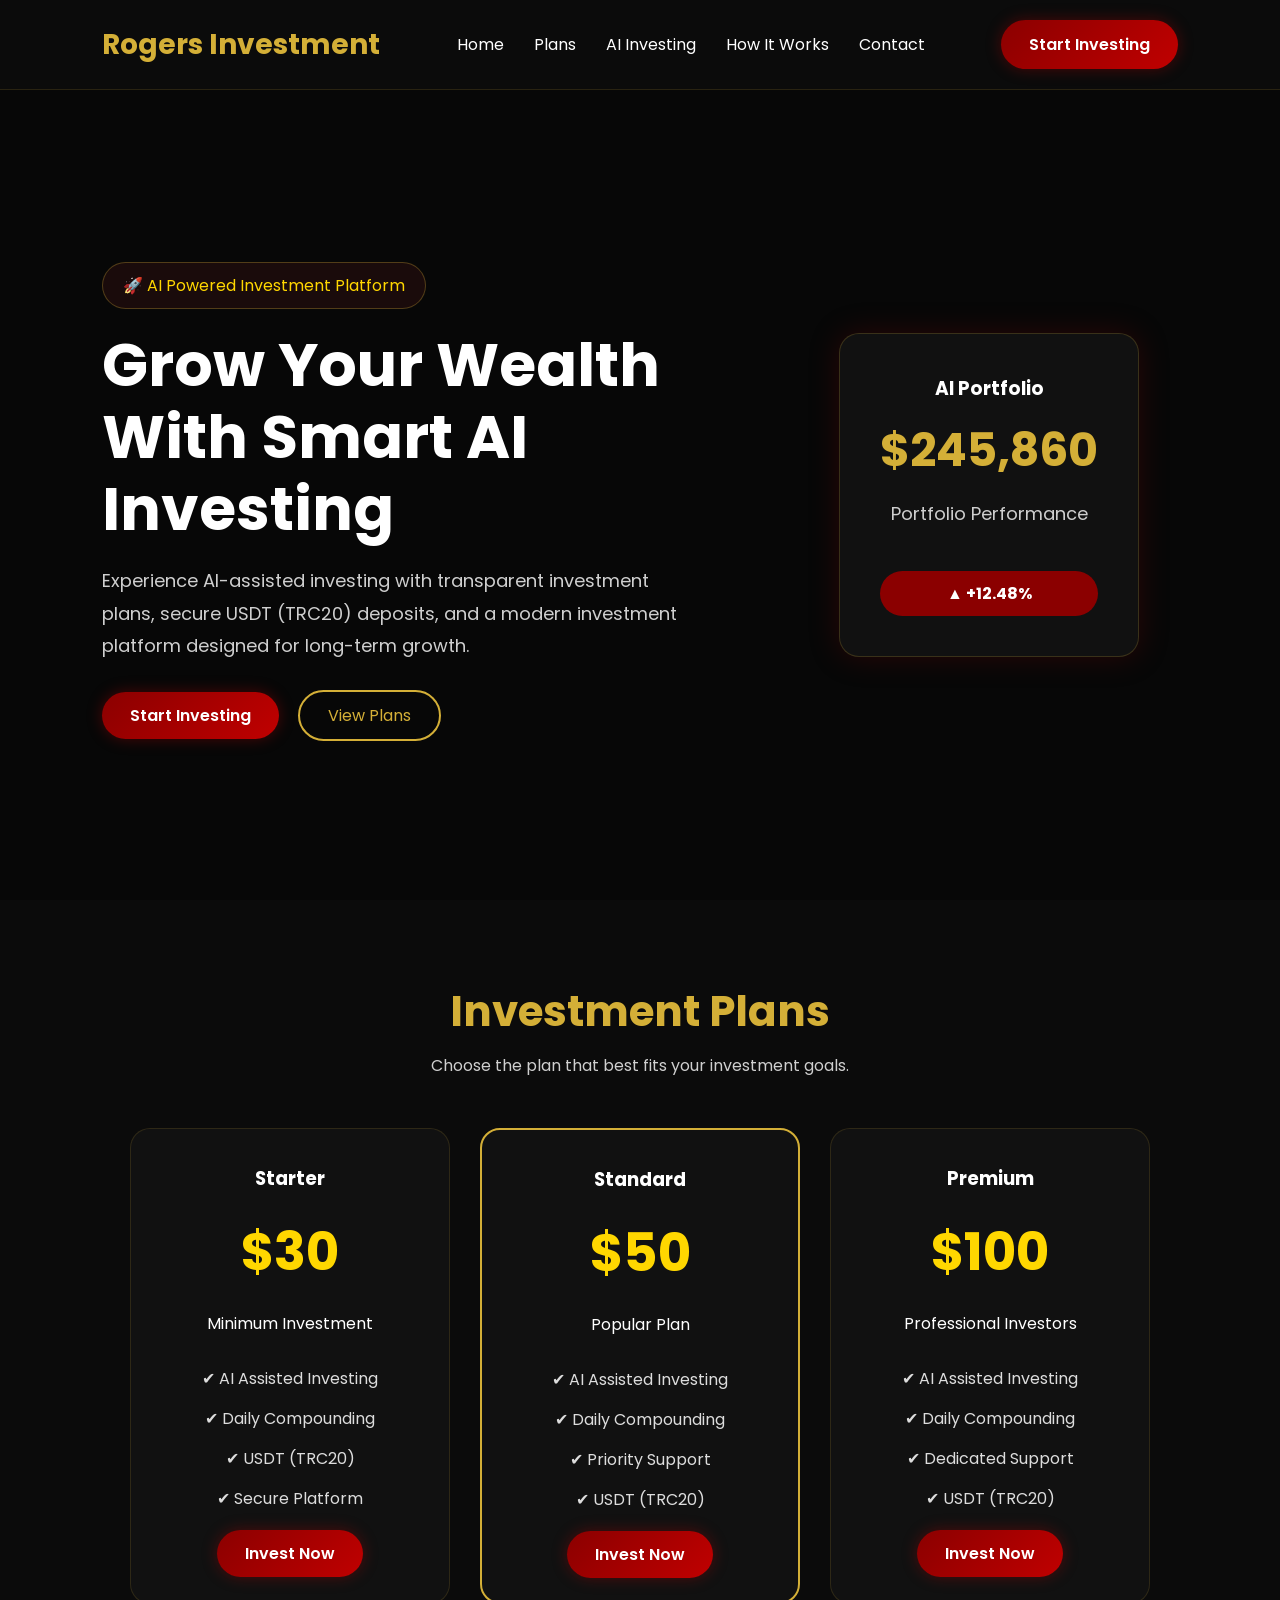
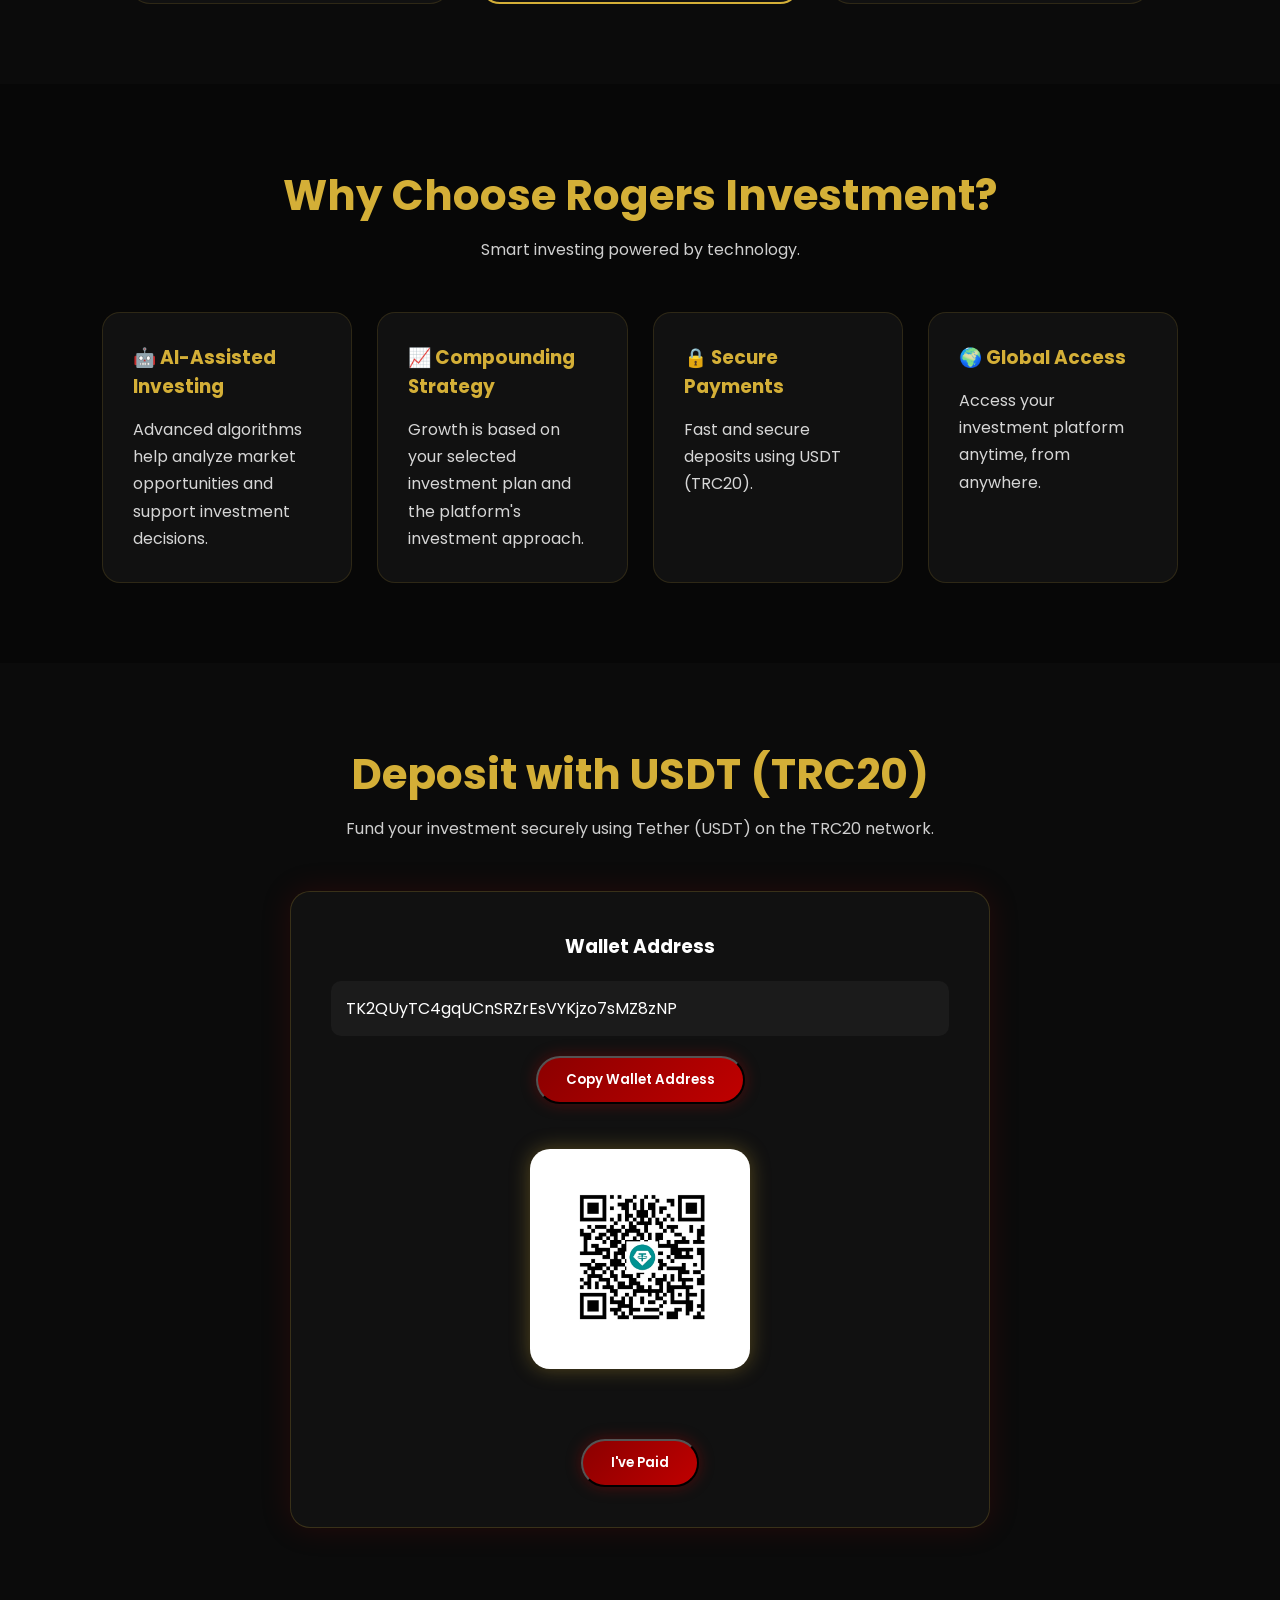
==== index.html @ 44cd197f "Add files via upload" ====
<!DOCTYPE html>
<html lang="en">
<head>
    <meta charset="UTF-8">
    <meta name="viewport" content="width=device-width, initial-scale=1.0">
    <title>Rogers Investment | AI Powered Investing</title>

    <link rel="stylesheet" href="style.css">

    <link href="https://fonts.googleapis.com/css2?family=Poppins:wght@300;400;500;600;700&display=swap" rel="stylesheet">
</head>

<body>

<header>
    <nav class="navbar">
        <h2>Rogers Investment</h2>

        <ul>
            <li><a href="#">Home</a></li>
            <li><a href="#">Plans</a></li>
            <li><a href="#">AI Investing</a></li>
            <li><a href="#">How It Works</a></li>
            <li><a href="#">Contact</a></li>
        </ul>

        <a href="#" class="btn">Start Investing</a>
    </nav>
</header>

<section class="hero">

    <div class="hero-left">

        <span class="tag">🚀 AI Powered Investment Platform</span>

        <h1>
            Grow Your Wealth<br>
            With Smart AI Investing
        </h1>

        <p>
            Experience AI-assisted investing with transparent investment plans,
            secure USDT (TRC20) deposits, and a modern investment platform
            designed for long-term growth.
        </p>

        <div class="hero-buttons">
            <a href="#" class="btn">Start Investing</a>
            <a href="#" class="btn2">View Plans</a>
        </div>

    </div>

    <div class="hero-right">

        <div class="card">
            <h3>AI Portfolio</h3>

            <h1>$245,860</h1>

            <p>Portfolio Performance</p>

            <div class="profit">
                ▲ +12.48%
            </div>

        </div>

    </div>

</section>
<section class="plans">

    <div class="section-title">
        <h2>Investment Plans</h2>
        <p>Choose the plan that best fits your investment goals.</p>
    </div>

    <div class="plans-container">

        <div class="plan-card">
            <h3>Starter</h3>
            <h1>$30</h1>
            <p>Minimum Investment</p>

            <ul>
                <li>✔ AI Assisted Investing</li>
                <li>✔ Daily Compounding</li>
                <li>✔ USDT (TRC20)</li>
                <li>✔ Secure Platform</li>
            </ul>

            <a href="#" class="btn">Invest Now</a>
        </div>

        <div class="plan-card featured">
            <h3>Standard</h3>
            <h1>$50</h1>
            <p>Popular Plan</p>

            <ul>
                <li>✔ AI Assisted Investing</li>
                <li>✔ Daily Compounding</li>
                <li>✔ Priority Support</li>
                <li>✔ USDT (TRC20)</li>
            </ul>

            <a href="#" class="btn">Invest Now</a>
        </div>

        <div class="plan-card">
            <h3>Premium</h3>
            <h1>$100</h1>
            <p>Professional Investors</p>

            <ul>
                <li>✔ AI Assisted Investing</li>
                <li>✔ Daily Compounding</li>
                <li>✔ Dedicated Support</li>
                <li>✔ USDT (TRC20)</li>
            </ul>

            <a href="#" class="btn">Invest Now</a>
        </div>

    </div>

</section>
<section class="features">

    <div class="section-title">
        <h2>Why Choose Rogers Investment?</h2>
        <p>Smart investing powered by technology.</p>
    </div>

    <div class="feature-grid">

        <div class="feature-box">
            <h3>🤖 AI-Assisted Investing</h3>
            <p>Advanced algorithms help analyze market opportunities and support investment decisions.</p>
        </div>

        <div class="feature-box">
            <h3>📈 Compounding Strategy</h3>
            <p>Growth is based on your selected investment plan and the platform's investment approach.</p>
        </div>

        <div class="feature-box">
            <h3>🔒 Secure Payments</h3>
            <p>Fast and secure deposits using USDT (TRC20).</p>
        </div>

        <div class="feature-box">
            <h3>🌍 Global Access</h3>
            <p>Access your investment platform anytime, from anywhere.</p>
        </div>

    </div>

</section>
<section class="deposit">

    <div class="section-title">
        <h2>Deposit with USDT (TRC20)</h2>
        <p>Fund your investment securely using Tether (USDT) on the TRC20 network.</p>
    </div>

    <div class="deposit-card">

     <h3>Wallet Address</h3>

<input
    type="text"
    id="wallet"
    value="TK2QUyTC4gqUCnSRZrEsVYKjzo7sMZ8zNP"
    readonly
    class="wallet-input">

<button onclick="copyWallet()" class="btn">
    Copy Wallet Address
</button>

<br><br>

<img src="images/qr.png" alt="USDT QR Code" class="qr">

<br><br>

<button type="button" class="btn" onclick="openPopup()">
    I've Paid
</button>

    </div>

</section>
<!-- Deposit Confirmation Popup -->
<div id="depositPopup" class="popup">
  <div class="popup-content">
    <span class="close-popup" onclick="closePopup()">&times;</span>

    <div class="popup-header">
    <div class="popup-logo">💎</div>
    <h2>Rogers Investment</h2>
    <p>Secure USDT (TRC20) Deposit Verification</p>
</div>

    <form id="depositForm">

      <label>Full Name</label>
      <input type="text" id="fullName" placeholder="Enter your full name" required>

      <label>Email</label>
      <input type="email" id="email" placeholder="Enter your email" required>

      <label>Deposit Amount (USDT)</label>
      <input type="number" id="depositAmount" placeholder="Amount" required>

      <label>Transaction ID (TXID)</label>
      <input type="text" id="txid" placeholder="Paste your TXID" required>

      <label>Payment Screenshot</label>

<div class="upload-box">
    <input type="file" id="paymentProof" accept="image/*" required>
    <span>📤 Click here to upload your payment screenshot</span>
    <small>PNG, JPG or JPEG</small>
</div>

      <label>Notes (Optional)</label>
      <textarea id="notes" rows="3" placeholder="Any additional information"></textarea>

      <button type="submit" class="submit-btn">Submit Deposit</button>

    </form>
    <div id="loadingMessage" class="loading-box" style="display:none;">

    <div class="loader"></div>

    <h2>Submitting Deposit...</h2>

    <p>
        Please wait while we securely submit your
        deposit request.
    </p>

</div>
    <div id="successMessage" class="success-box" style="display:none;">
    <div class="success-icon">✅</div>
    <h2>Deposit Submitted!</h2>
    <p>
        Thank you for your deposit request.<br><br>
        Our finance team will verify your payment within
        <strong>1–24 hours</strong>.
    </p>

    <button class="submit-btn" onclick="closePopup()">
        Close
    </button>
</div>
  </div>
</div>
<script src="script.js"></script>
</body>
</html>
---- style.css ----
*{
margin:0;
padding:0;
box-sizing:border-box;
font-family:'Poppins',sans-serif;
}

body{
background:#070707;
color:#fff;
}

.navbar{
display:flex;
justify-content:space-between;
align-items:center;
padding:20px 8%;
background:#0b0b0b;
position:sticky;
top:0;
z-index:1000;
border-bottom:1px solid rgba(212,175,55,.15);
}

.navbar h2{
color:#D4AF37;
font-size:28px;
}

.navbar ul{
display:flex;
list-style:none;
gap:30px;
}

.navbar ul li a{
text-decoration:none;
color:white;
transition:.3s;
}

.navbar ul li a:hover{
color:#FFD700;
}

.btn{
background:linear-gradient(135deg,#8B0000,#C00000);
color:white;
padding:12px 28px;
border-radius:30px;
text-decoration:none;
font-weight:600;
box-shadow:0 0 15px rgba(192,0,0,.35);
}

.btn:hover{
box-shadow:0 0 25px rgba(212,175,55,.5);
}

.btn2{
border:2px solid #D4AF37;
color:#D4AF37;
padding:12px 28px;
border-radius:30px;
text-decoration:none;
margin-left:15px;
}

.btn2:hover{
background:#D4AF37;
color:#070707;
}

.hero{
display:flex;
justify-content:space-between;
align-items:center;
padding:80px 8%;
min-height:90vh;
}

.hero-left{
width:55%;
}

.tag{
display:inline-block;
background:#1a0b0b;
color:#FFD700;
padding:10px 20px;
border-radius:30px;
margin-bottom:20px;
border:1px solid rgba(212,175,55,.3);
}

.hero h1{
font-size:60px;
line-height:1.2;
margin-bottom:20px;
}

.hero p{
color:#cfcfcf;
line-height:1.8;
font-size:18px;
margin-bottom:40px;
}

.hero-right{
width:35%;
display:flex;
justify-content:center;
}

.card{
background:#111111;
padding:40px;
border-radius:20px;
text-align:center;
border:1px solid rgba(212,175,55,.2);
box-shadow:0 0 30px rgba(139,0,0,.25);
}

.card h1{
font-size:46px;
margin:20px 0;
color:#D4AF37;
}

.profit{
margin-top:20px;
background:#8B0000;
color:#fff;
padding:10px;
border-radius:25px;
font-weight:700;
}.plans{
padding:80px 8%;
background:#0b0b0b;
}

.section-title{
text-align:center;
margin-bottom:50px;
}

.section-title h2{
font-size:42px;
color:#D4AF37;
margin-bottom:10px;
}

.section-title p{
color:#cfcfcf;
}

.plans-container{
display:flex;
gap:30px;
justify-content:center;
flex-wrap:wrap;
}

.plan-card{
background:#111111;
padding:35px;
border-radius:20px;
width:320px;
text-align:center;
transition:.3s;
border:1px solid rgba(212,175,55,.15);
}

.plan-card:hover{
transform:translateY(-10px);
box-shadow:0 0 25px rgba(212,175,55,.25);
}

.featured{
border:2px solid #D4AF37;
}

.plan-card h1{
font-size:52px;
color:#FFD700;
margin:20px 0;
}

.plan-card ul{
list-style:none;
margin:30px 0;
}

.plan-card ul li{
margin:15px 0;
color:#ddd;
}


.features{
padding:80px 8%;
background:#070707;
}

.feature-grid{
display:grid;
grid-template-columns:repeat(auto-fit,minmax(250px,1fr));
gap:25px;
margin-top:50px;
}

.feature-box{
background:#111111;
padding:30px;
border-radius:18px;
transition:.3s;
border:1px solid rgba(212,175,55,.15);
}

.feature-box:hover{
transform:translateY(-8px);
box-shadow:0 0 25px rgba(139,0,0,.35);
}

.feature-box h3{
color:#D4AF37;
margin-bottom:15px;
}

.feature-box p{
color:#d6d6d6;
line-height:1.7;
}


.deposit{
padding:80px 8%;
background:#0b0b0b;
text-align:center;
}

.deposit-card{
max-width:700px;
margin:auto;
background:#111111;
padding:40px;
border-radius:20px;
border:1px solid rgba(212,175,55,.2);
box-shadow:0 0 30px rgba(139,0,0,.2);
}

.deposit input{
width:100%;
padding:15px;
margin:20px 0;
border:none;
border-radius:10px;
font-size:16px;
background:#1b1b1b;
color:white;
}


.qr{
width:220px;
height:220px;
object-fit:contain;
background:white;
padding:12px;
border-radius:20px;
margin:20px auto;
display:block;
box-shadow:0 0 20px rgba(212,175,55,.35);
}.popup{
display:none;
position:fixed;
top:0;
left:0;
width:100%;
height:100%;
background:rgba(0,0,0,.85);
backdrop-filter:blur(8px);
justify-content:center;
align-items:center;
z-index:9999;
}

.popup-content{
width:420px;
max-width:90%;
max-height:90vh;
overflow-y:auto;
background:#111111;
border:1px solid rgba(212,175,55,.35);
border-radius:18px;
padding:35px;
box-shadow:0 0 40px rgba(139,0,0,.35);
animation:popup .35s ease;
position:relative;
}

@keyframes popup{
from{
opacity:0;
transform:scale(.85);
}
to{
opacity:1;
transform:scale(1);
}
}

.popup-content h2{
color:#D4AF37;
text-align:center;
margin-bottom:25px;
}

.popup-content label{
display:block;
color:#d8d8d8;
margin:15px 0 8px;
font-size:14px;
}

.popup-content input,
.popup-content textarea{
width:100%;
padding:14px;
border:none;
border-radius:10px;
background:#1c1c1c;
color:white;
font-size:15px;
}

.popup-content input:focus,
.popup-content textarea:focus{
outline:none;
border:1px solid #D4AF37;
}


.submit-btn{
width:100%;
margin-top:25px;
padding:15px;
background:linear-gradient(90deg,#8B0000,#D4AF37);
border:none;
border-radius:12px;
color:white;
font-size:17px;
font-weight:600;
cursor:pointer;
transition:.3s;
}

.submit-btn:hover{
transform:translateY(-2px);
box-shadow:0 0 20px rgba(212,175,55,.4);
}


.close-popup{
position:absolute;
top:15px;
right:18px;
font-size:28px;
color:white;
cursor:pointer;
}


.popup-header{
text-align:center;
margin-bottom:25px;
}

.popup-logo{
width:70px;
height:70px;
margin:0 auto 15px;
border-radius:50%;
background:linear-gradient(135deg,#8B0000,#D4AF37);
display:flex;
align-items:center;
justify-content:center;
font-size:30px;
box-shadow:0 0 20px rgba(212,175,55,.4);
}

.popup-header h2{
color:#fff;
margin-bottom:8px;
}

.popup-header p{
color:#b8b8b8;
font-size:14px;
}


.upload-box{
position:relative;
border:2px dashed #D4AF37;
border-radius:12px;
padding:30px 20px;
text-align:center;
color:#b8b8b8;
background:#191919;
cursor:pointer;
transition:.3s;
margin-top:8px;
}

.upload-box:hover{
background:#222;
border-color:#FFD700;
}

.upload-box span{
display:block;
font-size:16px;
font-weight:600;
color:#fff;
}

.upload-box small{
display:block;
margin-top:8px;
color:#b8b8b8;
}

.upload-box input{
position:absolute;
inset:0;
opacity:0;
cursor:pointer;
}


.success-box{
text-align:center;
padding:20px 10px;
}

.success-icon{
width:80px;
height:80px;
margin:auto;
border-radius:50%;
background:#8B0000;
display:flex;
justify-content:center;
align-items:center;
font-size:40px;
color:#FFD700;
box-shadow:0 0 25px rgba(212,175,55,.4);
margin-bottom:20px;
}

.success-box h2{
color:#D4AF37;
margin-bottom:10px;
}

.success-box p{
color:#c7c7c7;
line-height:1.7;
}


.loading-box{
text-align:center;
padding:30px 10px;
}

.loader{
width:70px;
height:70px;
border:6px solid rgba(255,255,255,.15);
border-top:6px solid #D4AF37;
border-radius:50%;
margin:auto;
animation:spin 1s linear infinite;
margin-bottom:25px;
}

@keyframes spin{
from{
transform:rotate(0deg);
}
to{
transform:rotate(360deg);
}
}

.loading-box h2{
color:#D4AF37;
margin-bottom:12px;
}

.loading-box p{
color:#aaa;
line-height:1.7;
}@media(max-width:600px){

.popup-content{
width:95%;
padding:25px;
}

.hero{
flex-direction:column;
}

.hero-left,
.hero-right{
width:100%;
}

.hero h1{
font-size:38px;
}

.navbar ul{
display:none;
}

}@media(max-width:600px){

.plans-container{
flex-direction:column;
align-items:center;
}

.plan-card{
width:95%;
}

.deposit-card{
width:95%;
}

.section-title h2{
font-size:32px;
}

}
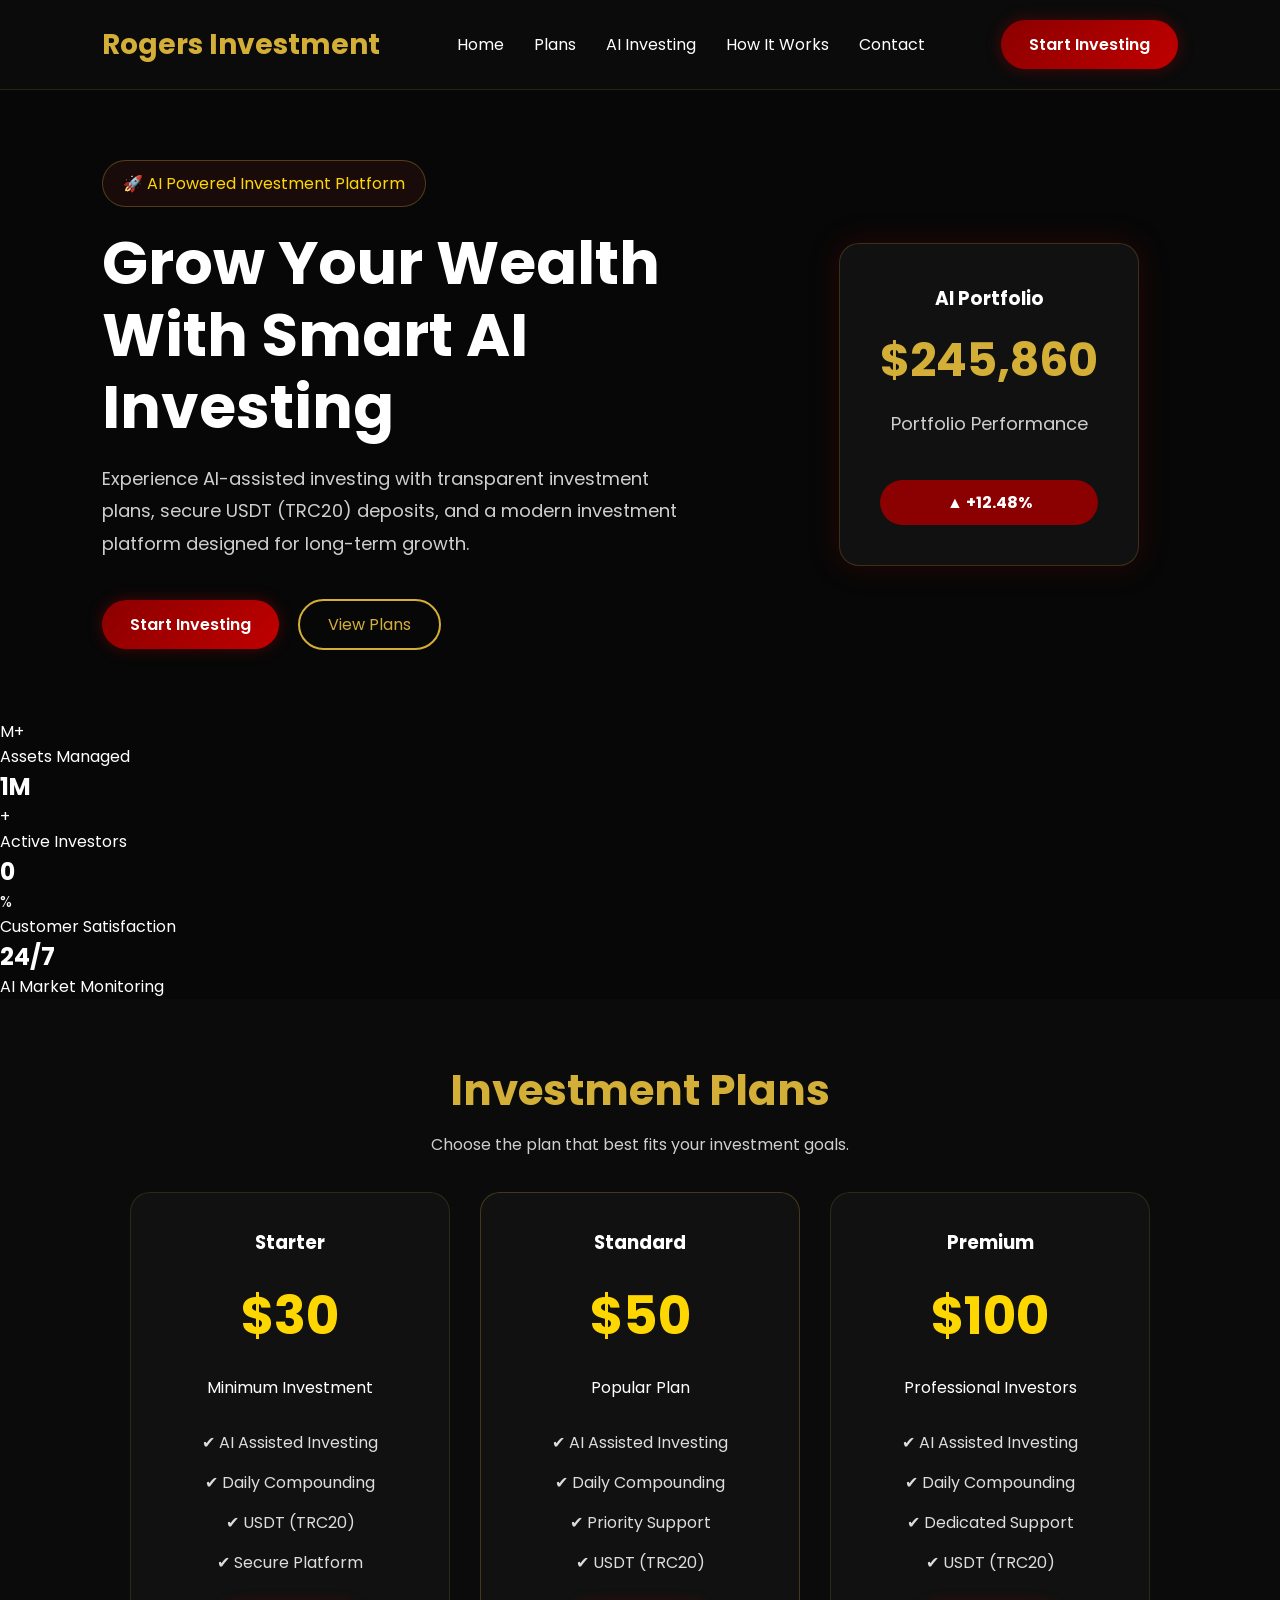
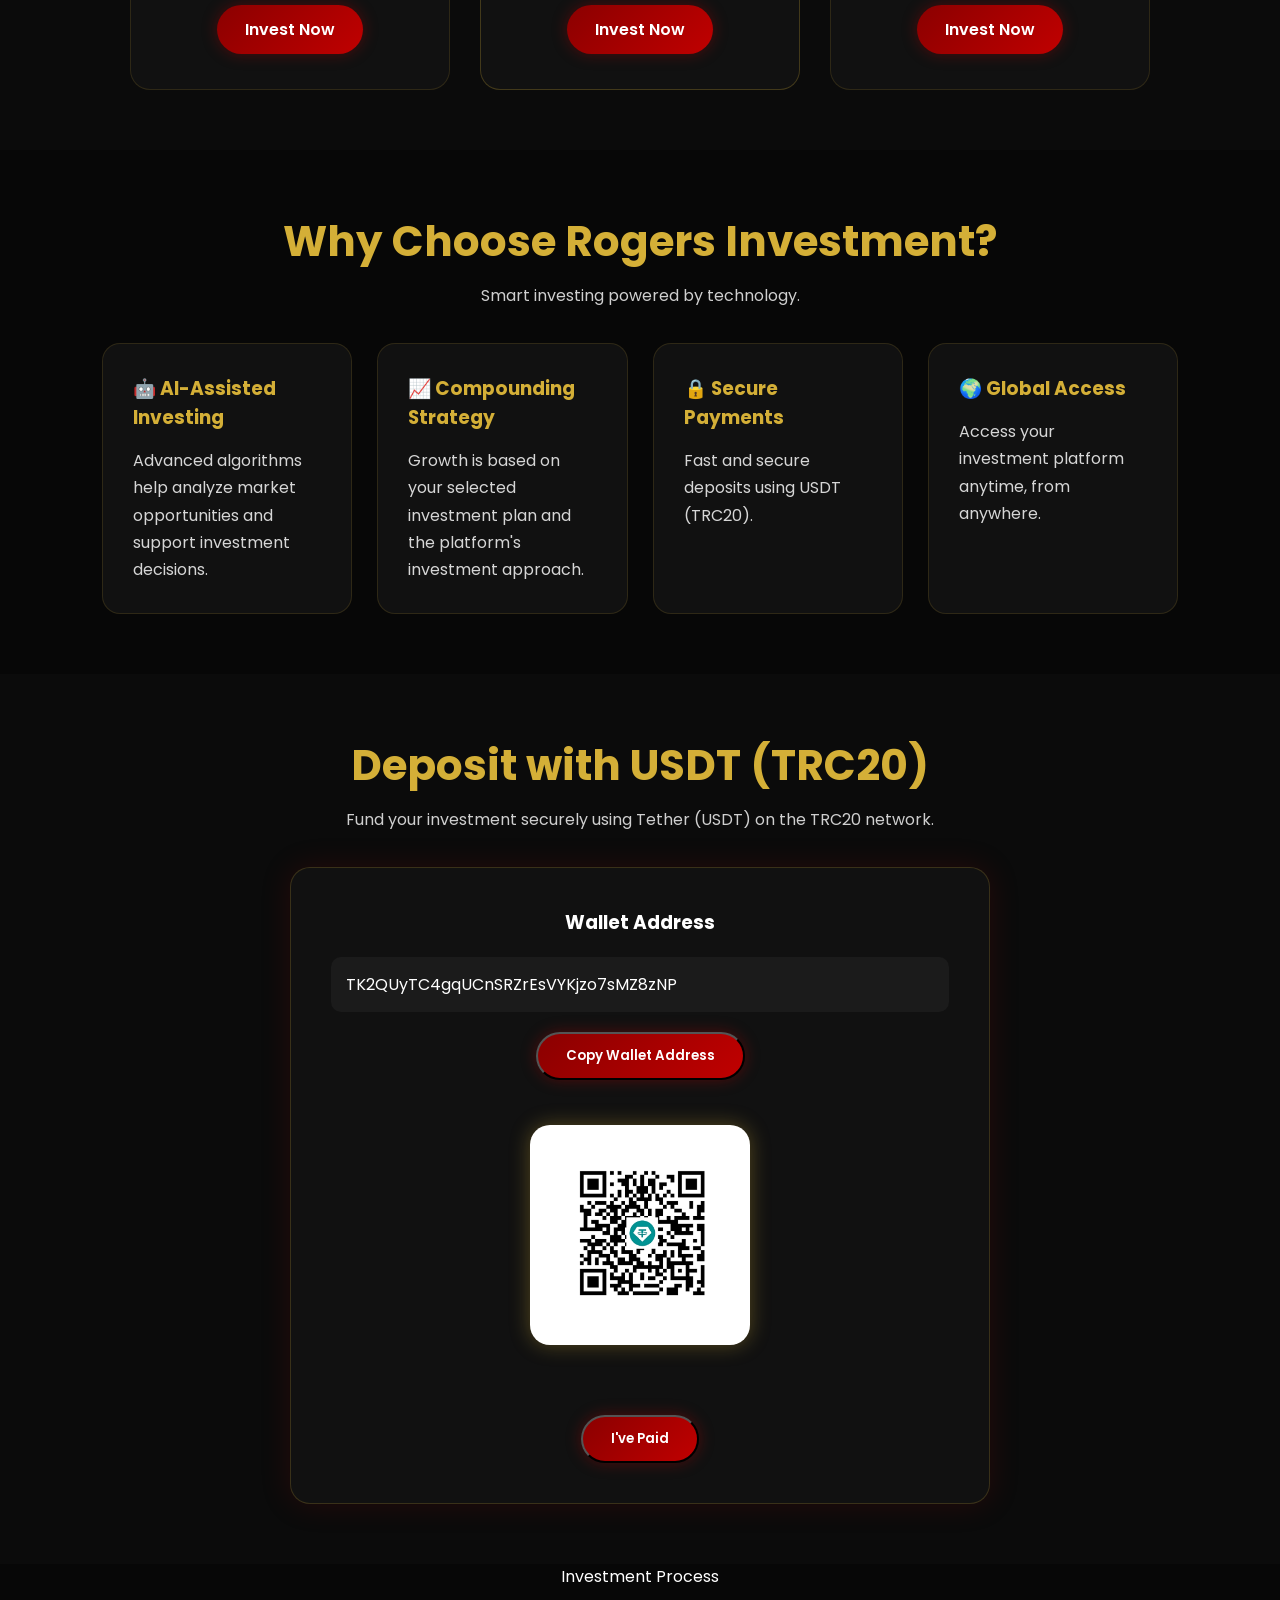
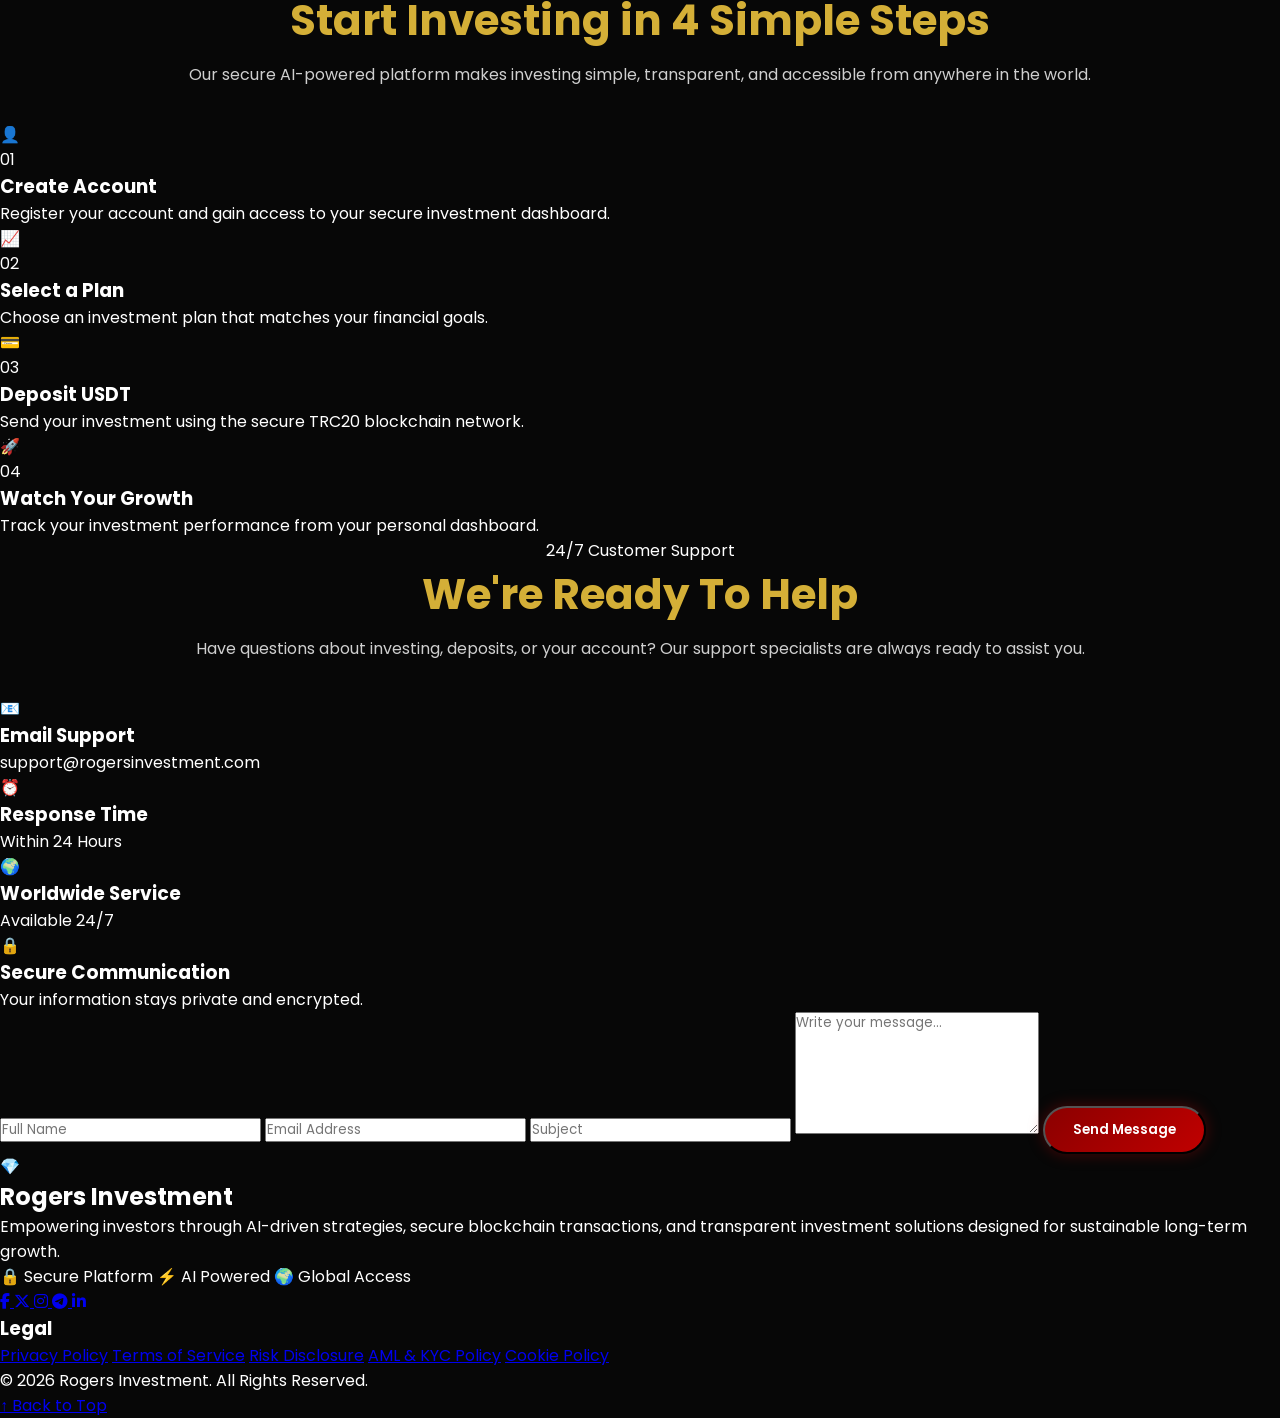
==== commit d75007b2: "Update index.html" ====
--- a/index.html
+++ b/index.html
@@ -9,7 +9,7 @@
 
     <link href="https://fonts.googleapis.com/css2?family=Poppins:wght@300;400;500;600;700&display=swap" rel="stylesheet">
 </head>
-
+<link rel="stylesheet" href="https://cdnjs.cloudflare.com/ajax/libs/font-awesome/6.7.2/css/all.min.css">
 <body>
 
 <header>
@@ -17,18 +17,18 @@
         <h2>Rogers Investment</h2>
 
         <ul>
-            <li><a href="#">Home</a></li>
-            <li><a href="#">Plans</a></li>
-            <li><a href="#">AI Investing</a></li>
-            <li><a href="#">How It Works</a></li>
-            <li><a href="#">Contact</a></li>
+  <li><a href="#home">Home</a></li>
+<li><a href="#plans">Plans</a></li>
+<li><a href="#ai-investing">AI Investing</a></li>
+<li><a href="#how-it-works">How It Works</a></li>
+<li><a href="#contact">Contact</a></li>
         </ul>
 
         <a href="#" class="btn">Start Investing</a>
     </nav>
 </header>
 
-<section class="hero">
+<section id="home" class="hero">
 
     <div class="hero-left">
 
@@ -69,8 +69,45 @@
 
     </div>
 
+</section><section class="stats">
+
+    <div class="stat-card">
+
+        <h2 class="counter" data-target="12"></h2>
+        <span>M+</span>
+
+        <p>Assets Managed</p>
+
+    </div>
+
+    <div class="stat-card">
+
+        <h2 class="counter" data-target="18000">1M</h2>
+        <span>+</span>
+
+        <p>Active Investors</p>
+
+    </div>
+
+    <div class="stat-card">
+
+        <h2 class="counter" data-target="98.7">0</h2>
+        <span>%</span>
+
+        <p>Customer Satisfaction</p>
+
+    </div>
+
+    <div class="stat-card">
+
+        <h2>24/7</h2>
+
+        <p>AI Market Monitoring</p>
+
+    </div>
+
 </section>
-<section class="plans">
+<section id="plans" class="plans">
 
     <div class="section-title">
         <h2>Investment Plans</h2>
@@ -127,7 +164,7 @@
     </div>
 
 </section>
-<section class="features">
+<section id="ai-investing" class="features">
 
     <div class="section-title">
         <h2>Why Choose Rogers Investment?</h2>
@@ -222,9 +259,15 @@
       <label>Payment Screenshot</label>
 
 <div class="upload-box">
-    <input type="file" id="paymentProof" accept="image/*" required>
+
+    <input type="file" id="paymentProof" accept="image/*" required onchange="previewPayment(event)">
+
     <span>📤 Click here to upload your payment screenshot</span>
+
     <small>PNG, JPG or JPEG</small>
+
+    <img id="paymentPreview" style="display:none; margin-top:15px; width:200px; border-radius:10px;">
+
 </div>
 
       <label>Notes (Optional)</label>
@@ -260,6 +303,253 @@
 </div>
   </div>
 </div>
+<section id="how-it-works" class="how-it-works">
+
+    <div class="section-title">
+        <span class="section-badge">Investment Process</span>
+
+        <h2>Start Investing in 4 Simple Steps</h2>
+
+        <p>
+            Our secure AI-powered platform makes investing simple, transparent,
+            and accessible from anywhere in the world.
+        </p>
+    </div>
+
+    <div class="steps">
+
+        <div class="step-card">
+            <div class="step-icon">👤</div>
+            <span class="step-no">01</span>
+
+            <h3>Create Account</h3>
+
+            <p>
+                Register your account and gain access to your secure investment dashboard.
+            </p>
+        </div>
+
+        <div class="step-card">
+            <div class="step-icon">📈</div>
+            <span class="step-no">02</span>
+
+            <h3>Select a Plan</h3>
+
+            <p>
+                Choose an investment plan that matches your financial goals.
+            </p>
+        </div>
+
+        <div class="step-card">
+            <div class="step-icon">💳</div>
+            <span class="step-no">03</span>
+
+            <h3>Deposit USDT</h3>
+
+            <p>
+                Send your investment using the secure TRC20 blockchain network.
+            </p>
+        </div>
+
+        <div class="step-card">
+            <div class="step-icon">🚀</div>
+            <span class="step-no">04</span>
+
+            <h3>Watch Your Growth</h3>
+
+            <p>
+                Track your investment performance from your personal dashboard.
+            </p>
+        </div>
+
+    </div>
+
+</section>
+
+<section id="contact" class="contact">
+
+<div class="section-title">
+
+<span class="section-badge">
+24/7 Customer Support
+</span>
+
+<h2>
+We're Ready To Help
+</h2>
+
+<p>
+Have questions about investing, deposits, or your account?
+Our support specialists are always ready to assist you.
+</p>
+
+</div>
+
+<div class="contact-wrapper">
+
+<div class="contact-left">
+
+<div class="info-card">
+
+<div class="info-icon">📧</div>
+
+<div>
+
+<h3>Email Support</h3>
+
+<p>support@rogersinvestment.com</p>
+
+</div>
+
+</div>
+
+<div class="info-card">
+
+<div class="info-icon">⏰</div>
+
+<div>
+
+<h3>Response Time</h3>
+
+<p>Within 24 Hours</p>
+
+</div>
+
+</div>
+
+<div class="info-card">
+
+<div class="info-icon">🌍</div>
+
+<div>
+
+<h3>Worldwide Service</h3>
+
+<p>Available 24/7</p>
+
+</div>
+
+</div>
+
+<div class="info-card">
+
+<div class="info-icon">🔒</div>
+
+<div>
+
+<h3>Secure Communication</h3>
+
+<p>Your information stays private and encrypted.</p>
+
+</div>
+
+</div>
+
+</div>
+
+<div class="contact-right">
+
+<form class="contact-form">
+
+<input type="text" placeholder="Full Name" required>
+
+<input type="email" placeholder="Email Address" required>
+
+<input type="text" placeholder="Subject">
+
+<textarea placeholder="Write your message..." rows="6" required></textarea>
+
+<button class="btn">
+Send Message
+</button>
+
+</form>
+
+</div>
+
+</div>
+
+</section><footer class="footer">
+
+    <div class="footer-top">
+
+<div class="footer-brand">
+
+    <div class="footer-logo">
+        💎
+    </div>
+
+    <h2>Rogers Investment</h2>
+
+    <p>
+        Empowering investors through AI-driven strategies, secure blockchain
+        transactions, and transparent investment solutions designed for
+        sustainable long-term growth.
+    </p>
+
+    <div class="trust-badges">
+
+        <span>🔒 Secure Platform</span>
+
+        <span>⚡ AI Powered</span>
+
+        <span>🌍 Global Access</span>
+
+    </div>
+
+    <div class="social-links">
+
+    <a href="https://facebook.com" target="_blank" aria-label="Facebook">
+        <i class="fab fa-facebook-f"></i>
+    </a>
+
+    <a href="https://x.com" target="_blank" aria-label="X">
+        <i class="fab fa-x-twitter"></i>
+    </a>
+
+    <a href="https://instagram.com" target="_blank" aria-label="Instagram">
+        <i class="fab fa-instagram"></i>
+    </a>
+
+    <a href="https://t.me" target="_blank" aria-label="Telegram">
+        <i class="fab fa-telegram-plane"></i>
+    </a>
+
+    <a href="https://linkedin.com" target="_blank" aria-label="LinkedIn">
+        <i class="fab fa-linkedin-in"></i>
+    </a>
+
+</div>
+
+</div>
+
+    
+
+    </div><div class="footer-links">
+
+    <h3>Legal</h3>
+
+    <a href="privacy.html">Privacy Policy</a>
+<a href="terms.html">Terms of Service</a>
+<a href="risk.html">Risk Disclosure</a>
+<a href="aml-kyc.html">AML & KYC Policy</a>
+<a href="cookies.html">Cookie Policy</a>
+
+</div>
+
+    <div class="footer-bottom">
+
+        <p>
+            © 2026 Rogers Investment. All Rights Reserved.
+        </p>
+
+        <a href="#home" class="back-top">
+            ↑ Back to Top
+        </a>
+
+    </div>
+
+</footer>
 <script src="script.js"></script>
 </body>
-</html>+</html>
--- a/style.css
+++ b/style.css
@@ -1,549 +1,629 @@
 *{
-margin:0;
-padding:0;
-box-sizing:border-box;
-font-family:'Poppins',sans-serif;
+    margin:0;
+    padding:0;
+    box-sizing:border-box;
+    font-family:'Poppins',sans-serif;
 }
 
 body{
-background:#070707;
-color:#fff;
-}
+    background:#070707;
+    color:#fff;
+    overflow-x:hidden;
+}
+
+
+/* NAVBAR */
 
 .navbar{
-display:flex;
-justify-content:space-between;
-align-items:center;
-padding:20px 8%;
-background:#0b0b0b;
-position:sticky;
-top:0;
-z-index:1000;
-border-bottom:1px solid rgba(212,175,55,.15);
+    display:flex;
+    justify-content:space-between;
+    align-items:center;
+    padding:20px 8%;
+    background:#0b0b0b;
+    position:sticky;
+    top:0;
+    z-index:1000;
+    border-bottom:1px solid rgba(212,175,55,.15);
 }
 
 .navbar h2{
-color:#D4AF37;
-font-size:28px;
+    color:#D4AF37;
+    font-size:28px;
 }
 
 .navbar ul{
-display:flex;
-list-style:none;
-gap:30px;
+    display:flex;
+    list-style:none;
+    gap:30px;
 }
 
 .navbar ul li a{
-text-decoration:none;
-color:white;
-transition:.3s;
+    text-decoration:none;
+    color:white;
+    transition:.3s;
 }
 
 .navbar ul li a:hover{
-color:#FFD700;
-}
+    color:#FFD700;
+}
+
+
+/* BUTTONS */
 
 .btn{
-background:linear-gradient(135deg,#8B0000,#C00000);
-color:white;
-padding:12px 28px;
-border-radius:30px;
-text-decoration:none;
-font-weight:600;
-box-shadow:0 0 15px rgba(192,0,0,.35);
+    position:relative;
+    overflow:hidden;
+    background:linear-gradient(135deg,#8B0000,#C00000);
+    color:white;
+    padding:12px 28px;
+    border-radius:30px;
+    text-decoration:none;
+    font-weight:600;
+    box-shadow:0 0 15px rgba(192,0,0,.35);
+    isolation:isolate;
 }
 
 .btn:hover{
-box-shadow:0 0 25px rgba(212,175,55,.5);
+    box-shadow:0 0 25px rgba(212,175,55,.5);
 }
 
 .btn2{
-border:2px solid #D4AF37;
-color:#D4AF37;
-padding:12px 28px;
-border-radius:30px;
-text-decoration:none;
-margin-left:15px;
+    border:2px solid #D4AF37;
+    color:#D4AF37;
+    padding:12px 28px;
+    border-radius:30px;
+    text-decoration:none;
+    margin-left:15px;
 }
 
 .btn2:hover{
-background:#D4AF37;
-color:#070707;
-}
+    background:#D4AF37;
+    color:#070707;
+}
+
+
+/* HERO SECTION */
 
 .hero{
-display:flex;
-justify-content:space-between;
-align-items:center;
-padding:80px 8%;
-min-height:90vh;
+    display:flex;
+    justify-content:space-between;
+    align-items:center;
+    padding:70px 8%;
+    min-height:auto;
 }
 
 .hero-left{
-width:55%;
+    width:55%;
 }
 
 .tag{
-display:inline-block;
-background:#1a0b0b;
-color:#FFD700;
-padding:10px 20px;
-border-radius:30px;
-margin-bottom:20px;
-border:1px solid rgba(212,175,55,.3);
+    display:inline-block;
+    background:#1a0b0b;
+    color:#FFD700;
+    padding:10px 20px;
+    border-radius:30px;
+    margin-bottom:20px;
+    border:1px solid rgba(212,175,55,.3);
 }
 
 .hero h1{
-font-size:60px;
-line-height:1.2;
-margin-bottom:20px;
+    font-size:60px;
+    line-height:1.2;
+    margin-bottom:20px;
 }
 
 .hero p{
-color:#cfcfcf;
-line-height:1.8;
-font-size:18px;
-margin-bottom:40px;
+    color:#cfcfcf;
+    line-height:1.8;
+    font-size:18px;
+    margin-bottom:40px;
 }
 
 .hero-right{
-width:35%;
-display:flex;
-justify-content:center;
-}
+    width:35%;
+    display:flex;
+    justify-content:center;
+}
+
 
 .card{
-background:#111111;
-padding:40px;
-border-radius:20px;
-text-align:center;
-border:1px solid rgba(212,175,55,.2);
-box-shadow:0 0 30px rgba(139,0,0,.25);
+    background:#111111;
+    padding:40px;
+    border-radius:20px;
+    text-align:center;
+    border:1px solid rgba(212,175,55,.2);
+    box-shadow:0 0 30px rgba(139,0,0,.25);
 }
 
 .card h1{
-font-size:46px;
-margin:20px 0;
-color:#D4AF37;
+    font-size:46px;
+    margin:20px 0;
+    color:#D4AF37;
 }
 
 .profit{
-margin-top:20px;
-background:#8B0000;
-color:#fff;
-padding:10px;
-border-radius:25px;
-font-weight:700;
-}.plans{
-padding:80px 8%;
-background:#0b0b0b;
+    margin-top:20px;
+    background:#8B0000;
+    color:#fff;
+    padding:10px;
+    border-radius:25px;
+    font-weight:700;
+}/* PLANS SECTION */
+
+.plans{
+    padding:60px 8%;
+    background:#0b0b0b;
 }
 
 .section-title{
-text-align:center;
-margin-bottom:50px;
+    text-align:center;
+    margin-bottom:35px;
 }
 
 .section-title h2{
-font-size:42px;
-color:#D4AF37;
-margin-bottom:10px;
+    font-size:42px;
+    color:#D4AF37;
+    margin-bottom:10px;
 }
 
 .section-title p{
-color:#cfcfcf;
-}
+    color:#cfcfcf;
+}
+
 
 .plans-container{
-display:flex;
-gap:30px;
-justify-content:center;
-flex-wrap:wrap;
-}
+    display:flex;
+    gap:30px;
+    justify-content:center;
+    flex-wrap:wrap;
+}
+
 
 .plan-card{
-background:#111111;
-padding:35px;
-border-radius:20px;
-width:320px;
-text-align:center;
-transition:.3s;
-border:1px solid rgba(212,175,55,.15);
-}
+    background:#111111;
+    padding:35px;
+    border-radius:20px;
+    width:320px;
+    text-align:center;
+    transition:.3s;
+    border:1px solid rgba(212,175,55,.15);
+}
+
 
 .plan-card:hover{
-transform:translateY(-10px);
-box-shadow:0 0 25px rgba(212,175,55,.25);
-}
+    transform:translateY(-10px);
+    box-shadow:0 0 25px rgba(212,175,55,.25);
+}
+
 
 .featured{
-border:2px solid #D4AF37;
-}
+    border:1px solid rgba(212,175,55,.25);
+}
+
 
 .plan-card h1{
-font-size:52px;
-color:#FFD700;
-margin:20px 0;
-}
+    font-size:52px;
+    color:#FFD700;
+    margin:20px 0;
+}
+
 
 .plan-card ul{
-list-style:none;
-margin:30px 0;
-}
+    list-style:none;
+    margin:30px 0;
+}
+
 
 .plan-card ul li{
-margin:15px 0;
-color:#ddd;
-}
-
+    margin:15px 0;
+    color:#ddd;
+}
+
+
+
+/* FEATURES */
 
 .features{
-padding:80px 8%;
-background:#070707;
-}
+    padding:60px 8%;
+    background:#070707;
+}
+
 
 .feature-grid{
-display:grid;
-grid-template-columns:repeat(auto-fit,minmax(250px,1fr));
-gap:25px;
-margin-top:50px;
-}
+    display:grid;
+    grid-template-columns:repeat(auto-fit,minmax(250px,1fr));
+    gap:25px;
+    margin-top:35px;
+}
+
 
 .feature-box{
-background:#111111;
-padding:30px;
-border-radius:18px;
-transition:.3s;
-border:1px solid rgba(212,175,55,.15);
-}
+    background:#111111;
+    padding:30px;
+    border-radius:18px;
+    transition:.3s;
+    border:1px solid rgba(212,175,55,.15);
+}
+
 
 .feature-box:hover{
-transform:translateY(-8px);
-box-shadow:0 0 25px rgba(139,0,0,.35);
-}
+    transform:translateY(-8px);
+    box-shadow:0 0 25px rgba(139,0,0,.35);
+}
+
 
 .feature-box h3{
-color:#D4AF37;
-margin-bottom:15px;
-}
+    color:#D4AF37;
+    margin-bottom:15px;
+}
+
 
 .feature-box p{
-color:#d6d6d6;
-line-height:1.7;
-}
-
+    color:#d6d6d6;
+    line-height:1.7;
+}
+
+
+
+/* DEPOSIT SECTION */
 
 .deposit{
-padding:80px 8%;
-background:#0b0b0b;
-text-align:center;
-}
+    padding:60px 8%;
+    background:#0b0b0b;
+    text-align:center;
+}
+
 
 .deposit-card{
-max-width:700px;
-margin:auto;
-background:#111111;
-padding:40px;
-border-radius:20px;
-border:1px solid rgba(212,175,55,.2);
-box-shadow:0 0 30px rgba(139,0,0,.2);
-}
+    max-width:700px;
+    margin:auto;
+    background:#111111;
+    padding:40px;
+    border-radius:20px;
+    border:1px solid rgba(212,175,55,.2);
+    box-shadow:0 0 30px rgba(139,0,0,.2);
+}
+
 
 .deposit input{
-width:100%;
-padding:15px;
-margin:20px 0;
-border:none;
-border-radius:10px;
-font-size:16px;
-background:#1b1b1b;
-color:white;
+    width:100%;
+    padding:15px;
+    margin:20px 0;
+    border:none;
+    border-radius:10px;
+    font-size:16px;
+    background:#1b1b1b;
+    color:white;
 }
 
 
 .qr{
-width:220px;
-height:220px;
-object-fit:contain;
-background:white;
-padding:12px;
-border-radius:20px;
-margin:20px auto;
-display:block;
-box-shadow:0 0 20px rgba(212,175,55,.35);
-}.popup{
-display:none;
-position:fixed;
-top:0;
-left:0;
-width:100%;
-height:100%;
-background:rgba(0,0,0,.85);
-backdrop-filter:blur(8px);
-justify-content:center;
-align-items:center;
-z-index:9999;
-}
+    width:220px;
+    height:220px;
+    object-fit:contain;
+    background:white;
+    padding:12px;
+    border-radius:20px;
+    margin:20px auto;
+    display:block;
+    box-shadow:0 0 20px rgba(212,175,55,.35);
+}/* POPUP */
+
+.popup{
+    display:none;
+    position:fixed;
+    top:0;
+    left:0;
+    width:100%;
+    height:100%;
+    background:rgba(0,0,0,.85);
+    backdrop-filter:blur(8px);
+    justify-content:center;
+    align-items:center;
+    z-index:9999;
+}
+
 
 .popup-content{
-width:420px;
-max-width:90%;
-max-height:90vh;
-overflow-y:auto;
-background:#111111;
-border:1px solid rgba(212,175,55,.35);
-border-radius:18px;
-padding:35px;
-box-shadow:0 0 40px rgba(139,0,0,.35);
-animation:popup .35s ease;
-position:relative;
-}
+    width:420px;
+    max-width:90%;
+    max-height:90vh;
+    overflow-y:auto;
+    background:#111111;
+    border:1px solid rgba(212,175,55,.35);
+    border-radius:18px;
+    padding:35px;
+    box-shadow:0 0 40px rgba(139,0,0,.35);
+    animation:popup .35s ease;
+    position:relative;
+}
+
 
 @keyframes popup{
-from{
-opacity:0;
-transform:scale(.85);
-}
-to{
-opacity:1;
-transform:scale(1);
-}
-}
+    from{
+        opacity:0;
+        transform:scale(.85);
+    }
+    to{
+        opacity:1;
+        transform:scale(1);
+    }
+}
+
 
 .popup-content h2{
-color:#D4AF37;
-text-align:center;
-margin-bottom:25px;
-}
+    color:#D4AF37;
+    text-align:center;
+    margin-bottom:25px;
+}
+
 
 .popup-content label{
-display:block;
-color:#d8d8d8;
-margin:15px 0 8px;
-font-size:14px;
-}
+    display:block;
+    color:#d8d8d8;
+    margin:15px 0 8px;
+    font-size:14px;
+}
+
 
 .popup-content input,
 .popup-content textarea{
-width:100%;
-padding:14px;
-border:none;
-border-radius:10px;
-background:#1c1c1c;
-color:white;
-font-size:15px;
-}
+    width:100%;
+    padding:14px;
+    border:none;
+    border-radius:10px;
+    background:#1c1c1c;
+    color:white;
+    font-size:15px;
+}
+
 
 .popup-content input:focus,
 .popup-content textarea:focus{
-outline:none;
-border:1px solid #D4AF37;
-}
-
+    outline:none;
+    border:1px solid #D4AF37;
+}
+
+
+.close-popup{
+    position:absolute;
+    top:15px;
+    right:18px;
+    font-size:28px;
+    color:white;
+    cursor:pointer;
+}
+
+
+
+/* SUBMIT BUTTON */
 
 .submit-btn{
-width:100%;
-margin-top:25px;
-padding:15px;
-background:linear-gradient(90deg,#8B0000,#D4AF37);
-border:none;
-border-radius:12px;
-color:white;
-font-size:17px;
-font-weight:600;
-cursor:pointer;
-transition:.3s;
-}
+    width:100%;
+    margin-top:25px;
+    padding:15px;
+    background:linear-gradient(90deg,#8B0000,#D4AF37);
+    border:none;
+    border-radius:12px;
+    color:white;
+    font-size:17px;
+    font-weight:600;
+    cursor:pointer;
+}
+
 
 .submit-btn:hover{
-transform:translateY(-2px);
-box-shadow:0 0 20px rgba(212,175,55,.4);
-}
-
-
-.close-popup{
-position:absolute;
-top:15px;
-right:18px;
-font-size:28px;
-color:white;
-cursor:pointer;
-}
-
+    box-shadow:0 0 20px rgba(212,175,55,.4);
+}
+
+
+
+/* POPUP HEADER */
 
 .popup-header{
-text-align:center;
-margin-bottom:25px;
-}
+    text-align:center;
+    margin-bottom:25px;
+}
+
 
 .popup-logo{
-width:70px;
-height:70px;
-margin:0 auto 15px;
-border-radius:50%;
-background:linear-gradient(135deg,#8B0000,#D4AF37);
-display:flex;
-align-items:center;
-justify-content:center;
-font-size:30px;
-box-shadow:0 0 20px rgba(212,175,55,.4);
-}
-
-.popup-header h2{
-color:#fff;
-margin-bottom:8px;
-}
-
-.popup-header p{
-color:#b8b8b8;
-font-size:14px;
-}
-
+    width:70px;
+    height:70px;
+    margin:0 auto 15px;
+    border-radius:50%;
+    background:linear-gradient(135deg,#8B0000,#D4AF37);
+    display:flex;
+    align-items:center;
+    justify-content:center;
+    font-size:30px;
+}
+
+
+
+/* UPLOAD BOX */
 
 .upload-box{
-position:relative;
-border:2px dashed #D4AF37;
-border-radius:12px;
-padding:30px 20px;
-text-align:center;
-color:#b8b8b8;
-background:#191919;
-cursor:pointer;
-transition:.3s;
-margin-top:8px;
-}
-
-.upload-box:hover{
-background:#222;
-border-color:#FFD700;
-}
+    position:relative;
+    border:2px dashed #D4AF37;
+    border-radius:12px;
+    padding:30px 20px;
+    text-align:center;
+    background:#191919;
+    cursor:pointer;
+}
+
 
 .upload-box span{
-display:block;
-font-size:16px;
-font-weight:600;
-color:#fff;
-}
-
-.upload-box small{
-display:block;
-margin-top:8px;
-color:#b8b8b8;
-}
+    display:block;
+    font-size:16px;
+    font-weight:600;
+}
+
 
 .upload-box input{
-position:absolute;
-inset:0;
-opacity:0;
-cursor:pointer;
-}
-
-
+    position:absolute;
+    inset:0;
+    opacity:0;
+    cursor:pointer;
+}
+
+
+
+/* LOADING + SUCCESS */
+
+.loading-box,
 .success-box{
-text-align:center;
-padding:20px 10px;
-}
+    text-align:center;
+    padding:25px 10px;
+}
+
+
+.loader{
+    width:70px;
+    height:70px;
+    border:6px solid rgba(255,255,255,.15);
+    border-top:6px solid #D4AF37;
+    border-radius:50%;
+    margin:auto;
+    animation:spin 1s linear infinite;
+}
+
+
+@keyframes spin{
+    from{
+        transform:rotate(0deg);
+    }
+    to{
+        transform:rotate(360deg);
+    }
+}
+
 
 .success-icon{
-width:80px;
-height:80px;
-margin:auto;
-border-radius:50%;
-background:#8B0000;
-display:flex;
-justify-content:center;
-align-items:center;
-font-size:40px;
-color:#FFD700;
-box-shadow:0 0 25px rgba(212,175,55,.4);
-margin-bottom:20px;
-}
-
-.success-box h2{
-color:#D4AF37;
-margin-bottom:10px;
-}
-
-.success-box p{
-color:#c7c7c7;
-line-height:1.7;
-}
-
-
-.loading-box{
-text-align:center;
-padding:30px 10px;
-}
-
-.loader{
-width:70px;
-height:70px;
-border:6px solid rgba(255,255,255,.15);
-border-top:6px solid #D4AF37;
-border-radius:50%;
-margin:auto;
-animation:spin 1s linear infinite;
-margin-bottom:25px;
-}
-
-@keyframes spin{
-from{
-transform:rotate(0deg);
-}
-to{
-transform:rotate(360deg);
-}
-}
-
-.loading-box h2{
-color:#D4AF37;
-margin-bottom:12px;
-}
-
-.loading-box p{
-color:#aaa;
-line-height:1.7;
-}@media(max-width:600px){
-
-.popup-content{
-width:95%;
-padding:25px;
-}
-
-.hero{
-flex-direction:column;
-}
-
-.hero-left,
-.hero-right{
-width:100%;
-}
-
-.hero h1{
-font-size:38px;
-}
-
-.navbar ul{
-display:none;
-}
-
-}@media(max-width:600px){
-
-.plans-container{
-flex-direction:column;
-align-items:center;
-}
-
-.plan-card{
-width:95%;
-}
-
-.deposit-card{
-width:95%;
-}
-
-.section-title h2{
-font-size:32px;
-}
-
-}+    width:80px;
+    height:80px;
+    margin:auto;
+    border-radius:50%;
+    background:#8B0000;
+    display:flex;
+    justify-content:center;
+    align-items:center;
+    font-size:40px;
+}
+
+
+
+/* PERFECT BUTTON SHINE */
+
+.btn{
+    position:relative;
+    overflow:hidden;
+    isolation:isolate;
+}
+
+.btn::after{
+    content:"";
+    position:absolute;
+    top:-50%;
+    left:-80%;
+    width:40%;
+    height:200%;
+    background:linear-gradient(
+        120deg,
+        transparent,
+        rgba(255,255,255,0.8),
+        transparent
+    );
+    transform:rotate(25deg);
+    animation:buttonShine 3s infinite;
+    z-index:1;
+}
+
+.btn{
+    display:inline-flex;
+    align-items:center;
+    justify-content:center;
+}
+
+@keyframes buttonShine{
+
+    0%{
+        left:-80%;
+    }
+
+    45%{
+        left:130%;
+    }
+
+    100%{
+        left:130%;
+    }
+
+}
+
+
+/* MOBILE */
+
+@media(max-width:768px){
+
+    .navbar{
+        padding:15px 5%;
+    }
+
+    .navbar ul{
+        display:none;
+    }
+
+
+    .hero{
+        flex-direction:column;
+        padding:40px 5% 30px;
+    }
+
+
+    .hero-left,
+    .hero-right{
+        width:100%;
+        text-align:center;
+    }
+
+
+    .hero h1{
+        font-size:38px;
+    }
+
+
+    .card{
+        margin-top:25px;
+        padding:25px;
+    }
+
+
+    .plans,
+    .features,
+    .deposit{
+        padding:40px 5%;
+    }
+
+
+    .plans-container{
+        flex-direction:column;
+        gap:20px;
+    }
+
+
+    .plan-card{
+        width:100%;
+    }
+
+
+    .feature-grid{
+        margin-top:25px;
+    }
+
+
+    .deposit-card{
+        padding:25px 15px;
+    }
+
+}
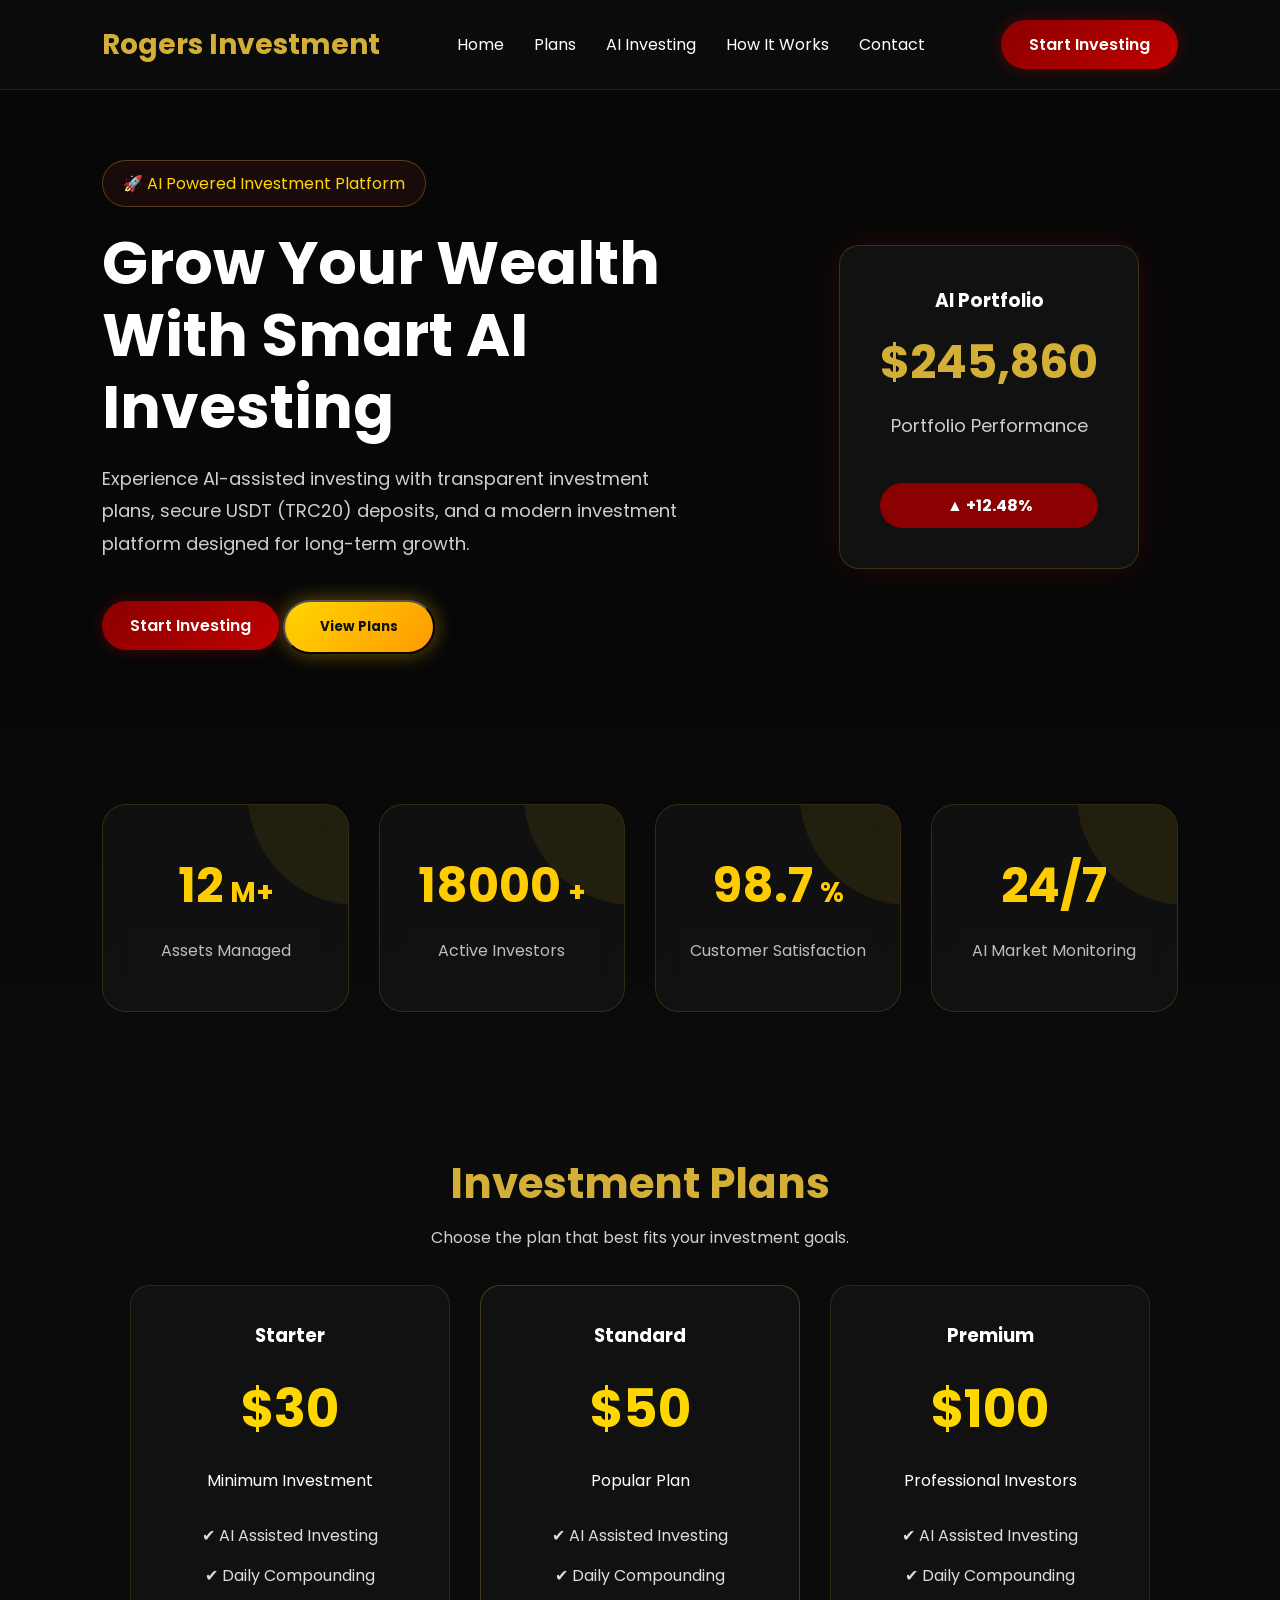
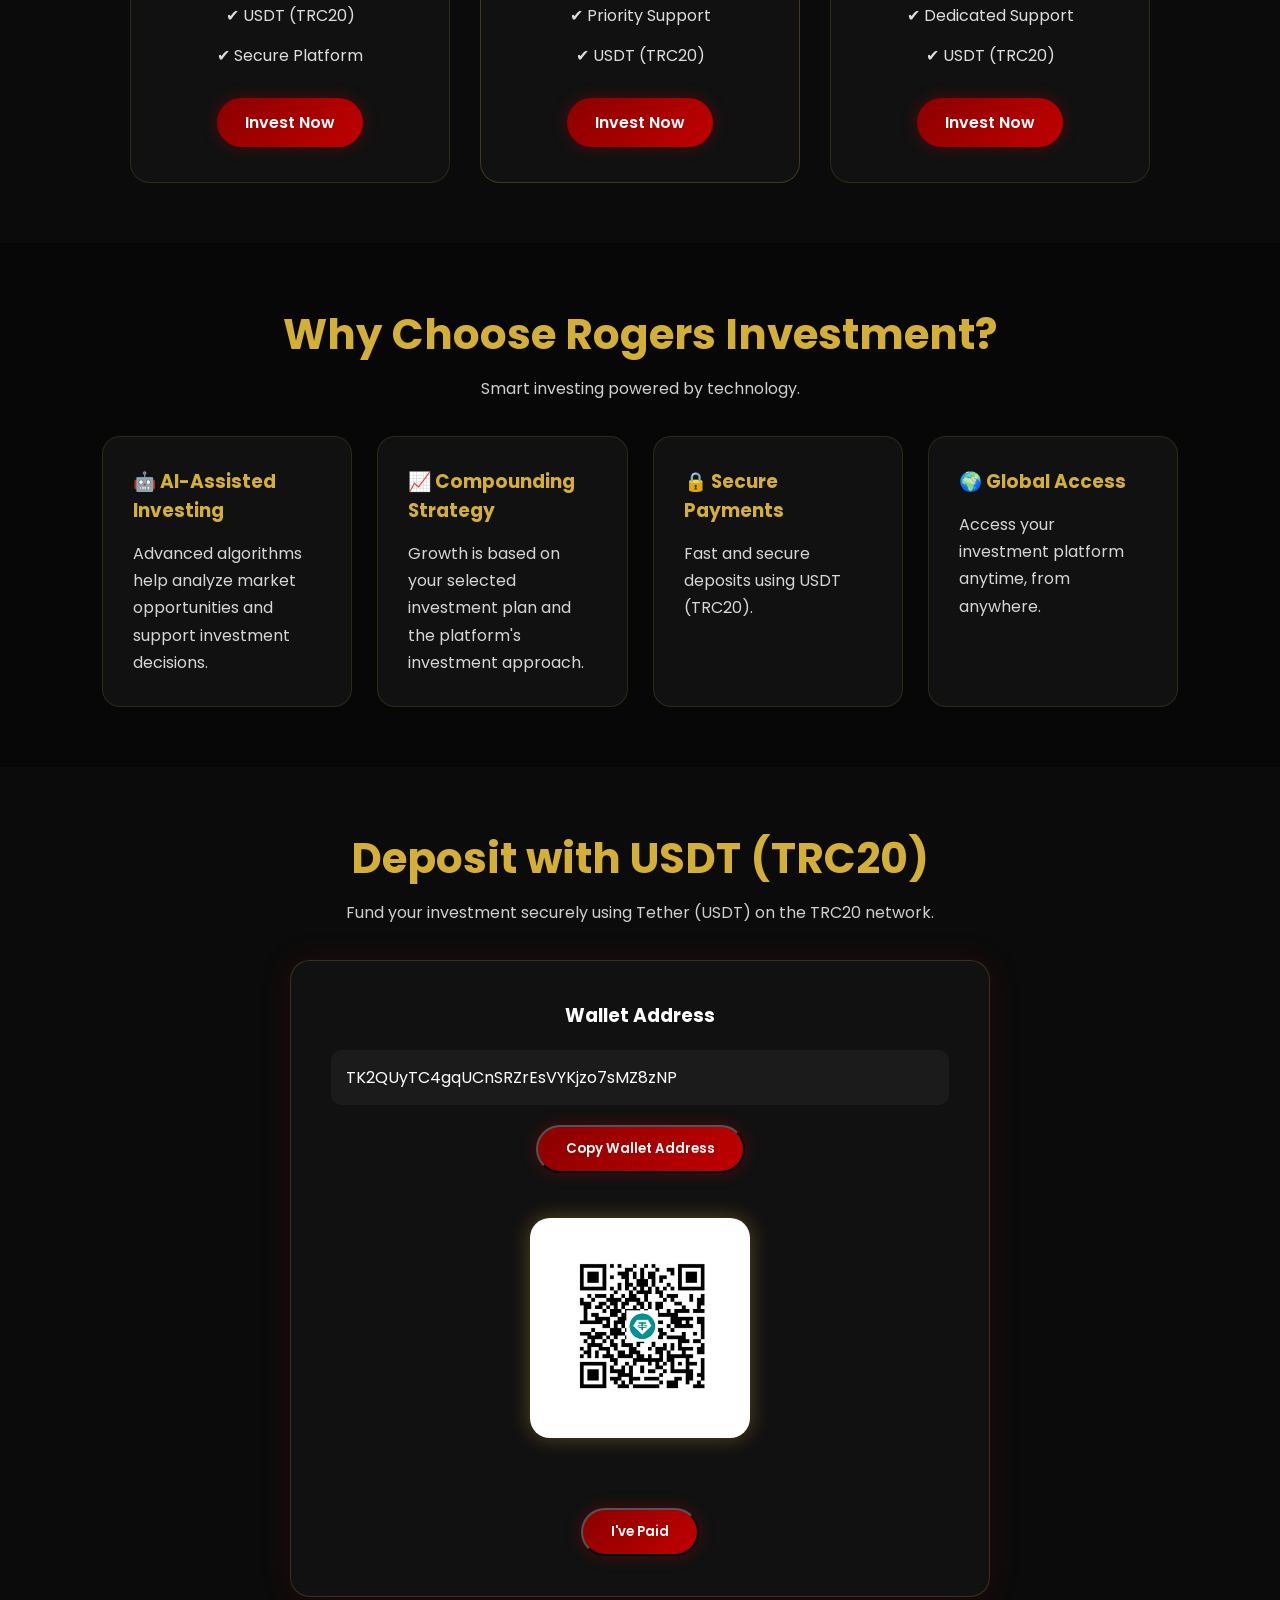
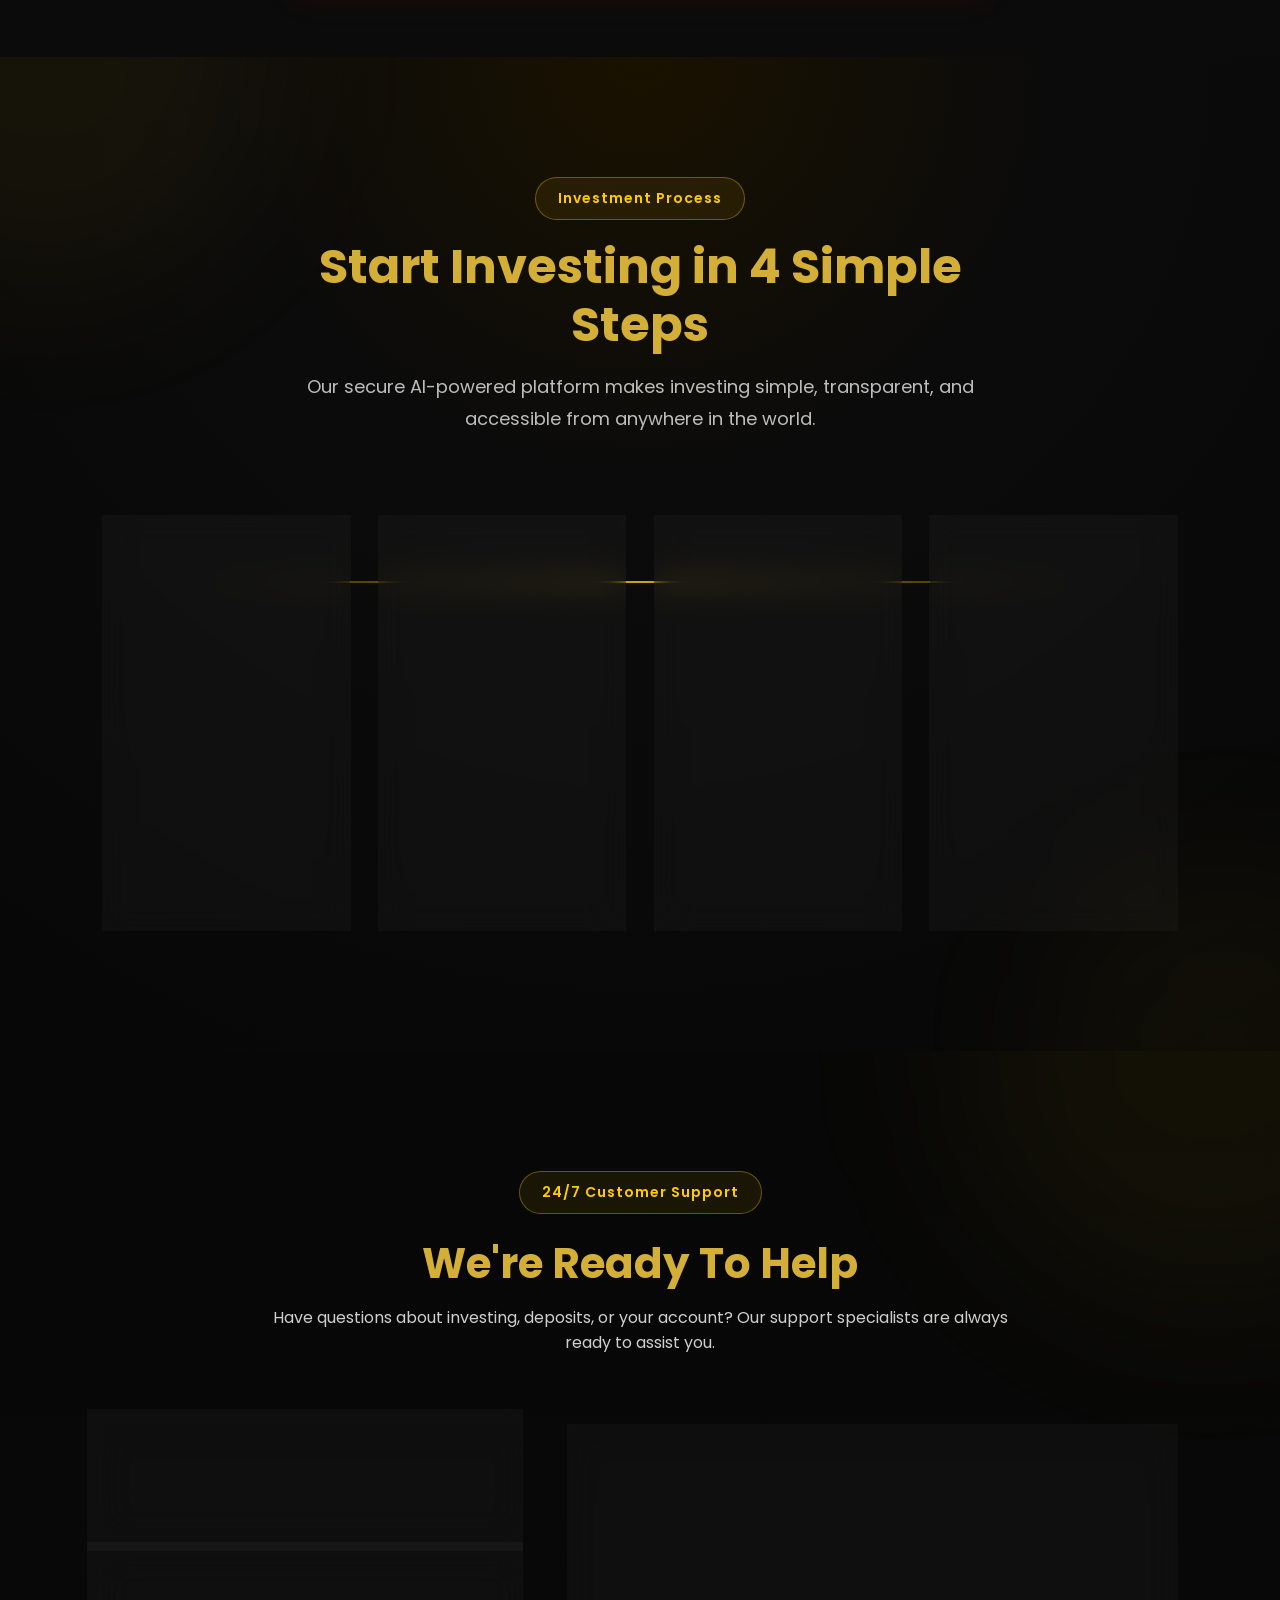
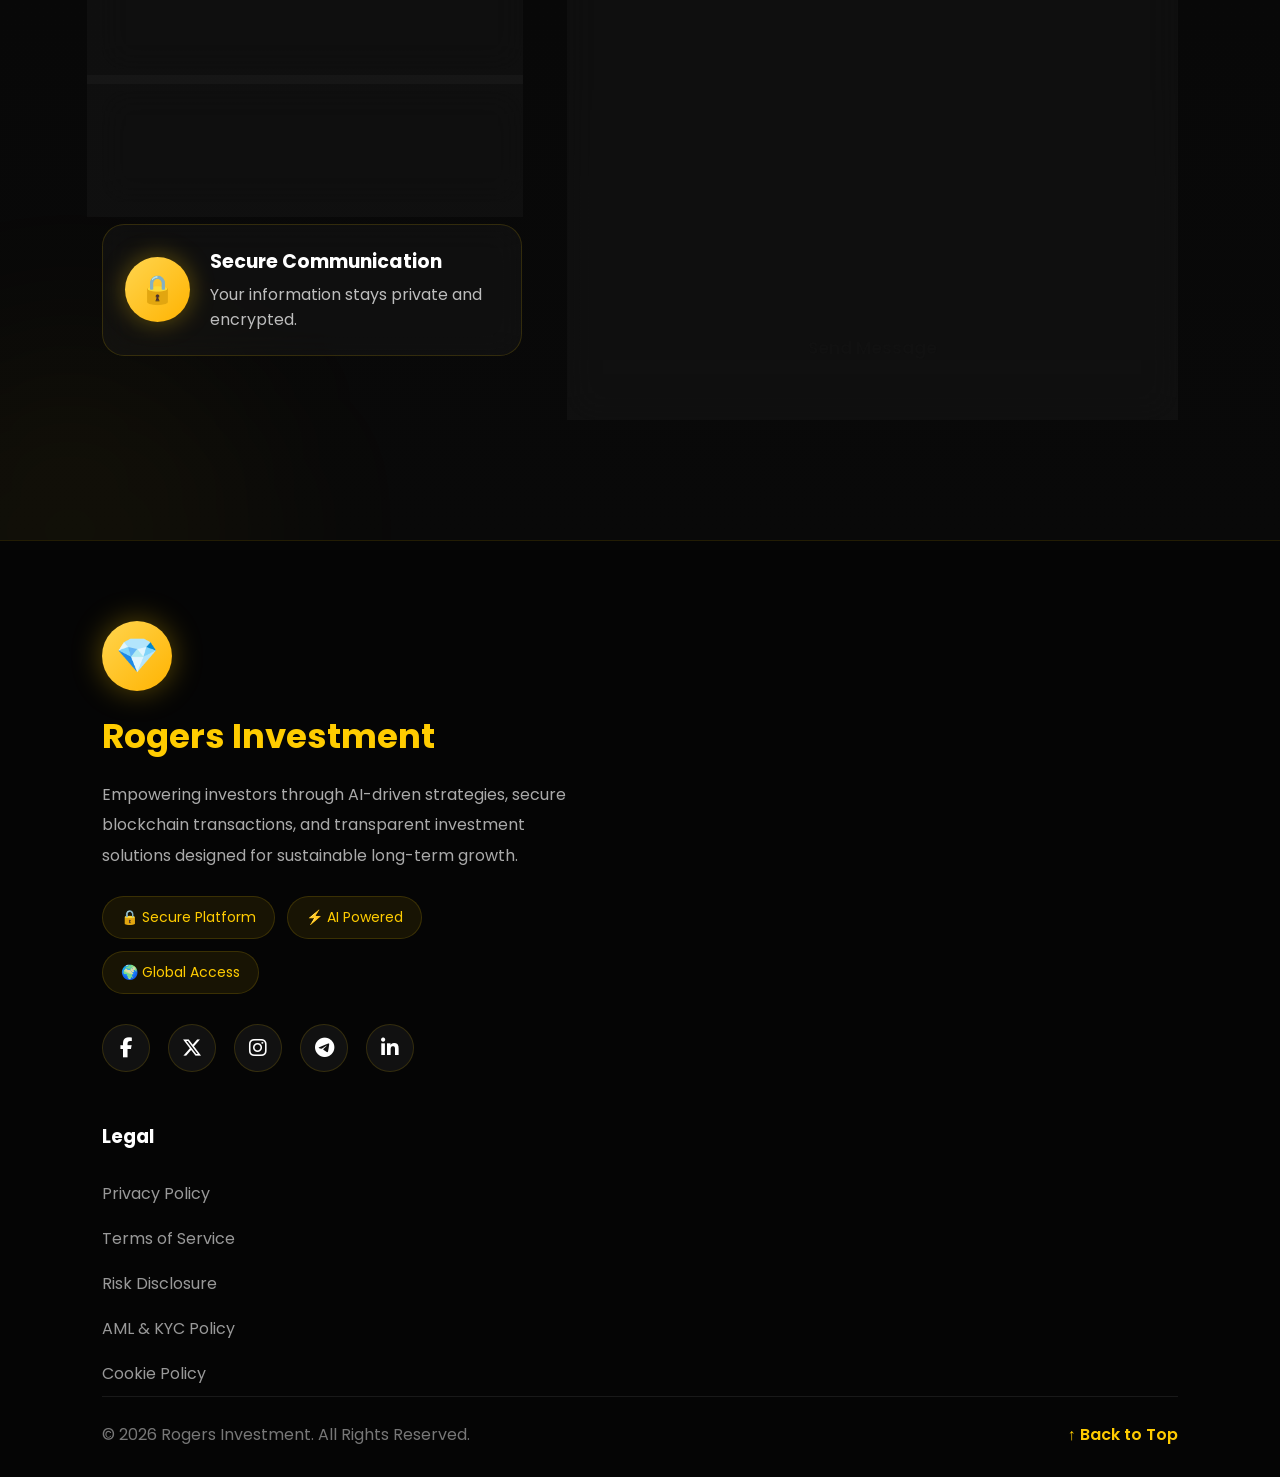
==== commit 15084ca3: "Update index.html" ====
--- a/index.html
+++ b/index.html
@@ -47,7 +47,9 @@
 
         <div class="hero-buttons">
             <a href="#" class="btn">Start Investing</a>
-            <a href="#" class="btn2">View Plans</a>
+            <a href="#plans">
+    <button class="hero-btn">View Plans</button>
+</a>
         </div>
 
     </div>
--- a/style.css
+++ b/style.css
@@ -626,4 +626,1235 @@
         padding:25px 15px;
     }
 
-}
+}/*==================================================
+            HOW IT WORKS - PREMIUM SECTION
+==================================================*/
+
+.how-it-works{
+    padding:120px 8%;
+    background:
+    radial-gradient(circle at top,#1a1200 0%,#0b0b0b 35%,#070707 100%);
+    position:relative;
+    overflow:hidden;
+}
+
+.how-it-works::before{
+    content:"";
+    position:absolute;
+    width:450px;
+    height:450px;
+    background:rgba(255,193,7,.05);
+    border-radius:50%;
+    top:-220px;
+    left:-180px;
+    filter:blur(80px);
+}
+
+.how-it-works::after{
+    content:"";
+    position:absolute;
+    width:350px;
+    height:350px;
+    background:rgba(255,193,7,.04);
+    border-radius:50%;
+    bottom:-160px;
+    right:-120px;
+    filter:blur(80px);
+}
+
+.section-badge{
+
+    display:inline-block;
+    padding:10px 22px;
+
+    border:1px solid rgba(255,204,0,.35);
+
+    border-radius:40px;
+
+    color:#ffcc00;
+
+    background:rgba(255,204,0,.08);
+
+    font-size:14px;
+
+    font-weight:600;
+
+    letter-spacing:1px;
+
+    margin-bottom:18px;
+}
+
+.how-it-works .section-title{
+
+    max-width:760px;
+
+    margin:auto;
+
+    text-align:center;
+
+    position:relative;
+
+    z-index:2;
+}
+
+.how-it-works .section-title h2{
+
+    font-size:48px;
+
+    margin-bottom:18px;
+
+    line-height:1.2;
+}
+
+.how-it-works .section-title p{
+
+    color:#bdbdbd;
+
+    font-size:18px;
+
+    line-height:1.8;
+}
+
+.steps{
+
+    margin-top:80px;
+
+    display:grid;
+
+    grid-template-columns:repeat(4,1fr);
+
+    gap:28px;
+
+    position:relative;
+
+    z-index:2;
+}
+
+/* Golden Line */
+
+.steps::before{
+
+    content:"";
+
+    position:absolute;
+
+    top:65px;
+
+    left:8%;
+
+    width:84%;
+
+    height:2px;
+
+    background:linear-gradient(to right,
+    transparent,
+    rgba(255,204,0,.4),
+    rgba(255,204,0,.8),
+    rgba(255,204,0,.4),
+    transparent);
+
+    z-index:0;
+}
+
+.step-card{
+
+    background:rgba(255,255,255,.03);
+
+    backdrop-filter:blur(14px);
+
+    border:1px solid rgba(255,204,0,.12);
+
+    border-radius:26px;
+
+    padding:35px 28px;
+
+    position:relative;
+
+    transition:.45s;
+
+    overflow:hidden;
+
+    text-align:center;
+}
+
+.step-card::before{
+
+    content:"";
+
+    position:absolute;
+
+    width:220px;
+
+    height:220px;
+
+    background:rgba(255,204,0,.06);
+
+    border-radius:50%;
+
+    top:-120px;
+
+    right:-120px;
+
+    transition:.5s;
+}
+
+.step-card:hover{
+
+    transform:translateY(-12px);
+
+    border-color:#ffcc00;
+
+    box-shadow:
+    0 20px 50px rgba(255,204,0,.15);
+}
+
+.step-card:hover::before{
+
+    transform:scale(1.35);
+}
+
+.step-icon{
+
+    width:82px;
+
+    height:82px;
+
+    margin:auto;
+
+    border-radius:50%;
+
+    background:linear-gradient(135deg,#ffd54f,#ffb300);
+
+    display:flex;
+
+    justify-content:center;
+
+    align-items:center;
+
+    font-size:34px;
+
+    color:#000;
+
+    box-shadow:
+    0 0 35px rgba(255,204,0,.35);
+
+    position:relative;
+
+    z-index:2;
+}
+
+.step-no{
+
+    display:inline-block;
+
+    margin-top:22px;
+
+    font-size:14px;
+
+    font-weight:700;
+
+    color:#ffcc00;
+
+    letter-spacing:2px;
+}
+
+.step-card h3{
+
+    margin:18px 0 15px;
+
+    font-size:24px;
+
+    color:#fff;
+}
+
+.step-card p{
+
+    color:#bdbdbd;
+
+    font-size:15px;
+
+    line-height:1.9;
+}
+
+/* Hover Glow */
+
+.step-card:hover h3{
+
+    color:#ffcc00;
+}
+
+/* Floating Animation */
+
+@keyframes floatCard{
+
+0%{
+
+transform:translateY(0px);
+
+}
+
+50%{
+
+transform:translateY(-8px);
+
+}
+
+100%{
+
+transform:translateY(0px);
+
+}
+
+}
+
+.step-card:nth-child(2){
+
+animation:floatCard 6s ease-in-out infinite;
+
+}
+
+.step-card:nth-child(4){
+
+animation:floatCard 7s ease-in-out infinite;
+
+}
+
+/*=====================
+Responsive
+======================*/
+
+@media(max-width:1100px){
+
+.steps{
+
+grid-template-columns:repeat(2,1fr);
+
+}
+
+.steps::before{
+
+display:none;
+
+}
+
+}
+
+@media(max-width:768px){
+
+.how-it-works{
+
+padding:90px 7%;
+
+}
+
+.how-it-works .section-title h2{
+
+font-size:36px;
+
+}
+
+.how-it-works .section-title p{
+
+font-size:16px;
+
+}
+
+.steps{
+
+grid-template-columns:1fr;
+
+gap:22px;
+
+}
+
+.step-card{
+
+padding:30px 24px;
+
+}
+
+.step-icon{
+
+width:72px;
+
+height:72px;
+
+font-size:30px;
+
+}
+
+}/*==================================================
+                CONTACT - PREMIUM SECTION
+==================================================*/
+
+.contact{
+    padding:120px 8%;
+    background:
+    linear-gradient(180deg,#070707 0%,#090909 100%);
+    position:relative;
+    overflow:hidden;
+}
+
+.contact::before{
+    content:"";
+    position:absolute;
+    width:500px;
+    height:500px;
+    background:rgba(255,204,0,.05);
+    border-radius:50%;
+    top:-250px;
+    right:-180px;
+    filter:blur(90px);
+}
+
+.contact::after{
+    content:"";
+    position:absolute;
+    width:380px;
+    height:380px;
+    background:rgba(255,204,0,.04);
+    border-radius:50%;
+    bottom:-180px;
+    left:-120px;
+    filter:blur(90px);
+}
+
+.contact .section-title{
+    max-width:760px;
+    margin:auto;
+    text-align:center;
+    position:relative;
+    z-index:2;
+}
+
+.contact-wrapper{
+    display:grid;
+    grid-template-columns:420px 1fr;
+    gap:45px;
+    margin-top:70px;
+    position:relative;
+    z-index:2;
+}
+
+/*=====================
+LEFT SIDE
+======================*/
+
+.contact-left{
+    display:flex;
+    flex-direction:column;
+    gap:22px;
+}
+
+.info-card{
+
+    display:flex;
+    align-items:center;
+    gap:20px;
+
+    background:rgba(255,255,255,.03);
+
+    backdrop-filter:blur(16px);
+
+    border:1px solid rgba(255,204,0,.15);
+
+    border-radius:22px;
+
+    padding:22px;
+
+    transition:.4s;
+}
+
+.info-card:hover{
+
+    transform:translateX(10px);
+
+    border-color:#ffcc00;
+
+    box-shadow:
+    0 18px 45px rgba(255,204,0,.18);
+}
+
+.info-icon{
+
+    width:65px;
+    height:65px;
+
+    border-radius:50%;
+
+    background:linear-gradient(135deg,#ffd54f,#ffb300);
+
+    display:flex;
+    justify-content:center;
+    align-items:center;
+
+    font-size:28px;
+
+    color:#000;
+
+    flex-shrink:0;
+
+    box-shadow:
+    0 0 25px rgba(255,204,0,.35);
+}
+
+.info-card h3{
+
+    color:#fff;
+
+    margin-bottom:6px;
+
+    font-size:19px;
+}
+
+.info-card p{
+
+    color:#bdbdbd;
+
+    line-height:1.6;
+}
+
+/*=====================
+FORM
+======================*/
+
+.contact-right{
+
+    background:rgba(255,255,255,.03);
+
+    backdrop-filter:blur(18px);
+
+    border:1px solid rgba(255,204,0,.15);
+
+    border-radius:28px;
+
+    padding:40px;
+}
+
+.contact-form{
+
+    display:flex;
+    flex-direction:column;
+
+    gap:22px;
+}
+
+.contact-form input,
+.contact-form textarea{
+
+    width:100%;
+
+    background:#101010;
+
+    color:#fff;
+
+    border:1px solid #252525;
+
+    border-radius:14px;
+
+    padding:18px 20px;
+
+    font-size:15px;
+
+    transition:.35s;
+
+    outline:none;
+}
+
+.contact-form input::placeholder,
+.contact-form textarea::placeholder{
+
+    color:#777;
+}
+
+.contact-form input:focus,
+.contact-form textarea:focus{
+
+    border-color:#ffcc00;
+
+    box-shadow:
+    0 0 18px rgba(255,204,0,.18);
+
+    background:#141414;
+}
+
+.contact-form textarea{
+
+    min-height:180px;
+
+    resize:none;
+}
+
+/*=====================
+BUTTON
+======================*/
+
+.contact-form .btn{
+
+    width:100%;
+
+    padding:18px;
+
+    border:none;
+
+    border-radius:14px;
+
+    cursor:pointer;
+
+    font-size:17px;
+
+    font-weight:600;
+
+    background:
+    linear-gradient(135deg,#ffd54f,#ffb300);
+
+    color:#111;
+
+    transition:.35s;
+
+    position:relative;
+
+    overflow:hidden;
+}
+
+.contact-form .btn::before{
+
+    content:"";
+
+    position:absolute;
+
+    top:0;
+
+    left:-100%;
+
+    width:100%;
+
+    height:100%;
+
+    background:
+    linear-gradient(
+    90deg,
+    transparent,
+    rgba(255,255,255,.45),
+    transparent);
+
+    transition:.7s;
+}
+
+.contact-form .btn:hover::before{
+
+    left:100%;
+}
+
+.contact-form .btn:hover{
+
+    transform:translateY(-3px);
+
+    box-shadow:
+    0 18px 40px rgba(255,204,0,.35);
+}
+
+/*=====================
+Responsive
+======================*/
+
+@media(max-width:1100px){
+
+.contact-wrapper{
+
+grid-template-columns:1fr;
+
+}
+
+}
+
+@media(max-width:768px){
+
+.contact{
+
+padding:90px 7%;
+
+}
+
+.contact-right{
+
+padding:28px;
+
+}
+
+.info-card{
+
+padding:18px;
+
+}
+
+.info-icon{
+
+width:55px;
+height:55px;
+font-size:22px;
+
+}
+
+.contact-form input,
+.contact-form textarea{
+
+padding:16px;
+
+}
+
+.contact-form .btn{
+
+padding:16px;
+
+}
+
+}/*==================================
+            PREMIUM FOOTER
+==================================*/
+
+.footer{
+
+    background:#050505;
+
+    border-top:1px solid rgba(255,204,0,.12);
+
+    padding:80px 8% 30px;
+
+}
+
+.footer-top{
+
+    display:grid;
+
+    grid-template-columns:2fr 1fr 1fr;
+
+    gap:60px;
+
+    padding-bottom:50px;
+
+}
+
+.footer-brand h2{
+
+    color:#ffcc00;
+
+    font-size:34px;
+
+    margin-bottom:18px;
+
+}
+
+.footer-brand p{
+
+    color:#aaa;
+
+    line-height:1.9;
+
+    max-width:500px;
+
+}
+
+.footer-links h3{
+
+    color:#fff;
+
+    margin-bottom:20px;
+
+}
+
+.footer-links{
+
+    display:flex;
+
+    flex-direction:column;
+
+}
+
+.footer-links a{
+
+    color:#999;
+
+    text-decoration:none;
+
+    margin:10px 0;
+
+    transition:.3s;
+
+}
+
+.footer-links a:hover{
+
+    color:#ffcc00;
+
+    padding-left:8px;
+
+}
+
+.footer-bottom{
+
+    border-top:1px solid rgba(255,255,255,.08);
+
+    padding-top:25px;
+
+    display:flex;
+
+    justify-content:space-between;
+
+    align-items:center;
+
+    flex-wrap:wrap;
+
+    gap:20px;
+
+}
+
+.footer-bottom p{
+
+    color:#777;
+
+}
+
+.back-top{
+
+    color:#ffcc00;
+
+    text-decoration:none;
+
+    font-weight:600;
+
+    transition:.3s;
+
+}
+
+.back-top:hover{
+
+    transform:translateY(-3px);
+
+}
+
+@media(max-width:900px){
+
+.footer-top{
+
+grid-template-columns:1fr;
+
+text-align:center;
+
+}
+
+.footer-brand p{
+
+margin:auto;
+
+}
+
+.footer-links{
+
+align-items:center;
+
+}
+
+.footer-bottom{
+
+flex-direction:column;
+
+}
+
+}/*==================================
+        PREMIUM STATS SECTION
+==================================*/
+
+.stats{
+
+    padding:80px 8%;
+
+    display:grid;
+
+    grid-template-columns:repeat(4,1fr);
+
+    gap:30px;
+
+    background:
+    linear-gradient(180deg,#080808,#0b0b0b);
+
+}
+
+.stat-card{
+
+    position:relative;
+
+    overflow:hidden;
+
+    background:rgba(255,255,255,.03);
+
+    border:1px solid rgba(255,204,0,.15);
+
+    border-radius:24px;
+
+    padding:45px 25px;
+
+    text-align:center;
+
+    transition:.4s;
+
+    backdrop-filter:blur(15px);
+
+}
+
+.stat-card::before{
+
+    content:"";
+
+    position:absolute;
+
+    top:-120px;
+
+    right:-120px;
+
+    width:220px;
+
+    height:220px;
+
+    background:rgba(255,204,0,.08);
+
+    border-radius:50%;
+
+    transition:.5s;
+
+}
+
+.stat-card:hover{
+
+    transform:translateY(-10px);
+
+    border-color:#ffcc00;
+
+    box-shadow:0 20px 45px rgba(255,204,0,.18);
+
+}
+
+.stat-card:hover::before{
+
+    transform:scale(1.4);
+
+}
+
+.stat-card h2{
+
+    display:inline-block;
+
+    font-size:48px;
+
+    color:#ffcc00;
+
+    font-weight:700;
+
+}
+
+.stat-card span{
+
+    font-size:28px;
+
+    color:#ffcc00;
+
+    font-weight:700;
+
+    margin-left:3px;
+
+}
+
+.stat-card p{
+
+    margin-top:15px;
+
+    color:#bdbdbd;
+
+    font-size:16px;
+
+    line-height:1.8;
+
+}
+
+@media(max-width:992px){
+
+.stats{
+
+grid-template-columns:repeat(2,1fr);
+
+}
+
+}
+
+@media(max-width:600px){
+
+.stats{
+
+grid-template-columns:1fr;
+
+padding:70px 7%;
+
+}
+
+.stat-card h2{
+
+font-size:40px;
+
+}
+
+}.footer-logo{
+
+    width:70px;
+    height:70px;
+
+    border-radius:50%;
+
+    background:linear-gradient(135deg,#ffd54f,#ffb300);
+
+    display:flex;
+    justify-content:center;
+    align-items:center;
+
+    font-size:34px;
+
+    margin-bottom:20px;
+
+    color:#000;
+
+    box-shadow:0 0 30px rgba(255,204,0,.35);
+
+}
+
+.trust-badges{
+
+    display:flex;
+
+    flex-wrap:wrap;
+
+    gap:12px;
+
+    margin-top:25px;
+
+}
+
+.trust-badges span{
+
+    background:rgba(255,204,0,.08);
+
+    border:1px solid rgba(255,204,0,.15);
+
+    color:#ffcc00;
+
+    padding:10px 18px;
+
+    border-radius:30px;
+
+    font-size:14px;
+
+}
+
+.social-links{
+
+    display:flex;
+
+    gap:18px;
+
+    margin-top:30px;
+
+}
+
+.social-links a{
+
+    width:48px;
+
+    height:48px;
+
+    border-radius:50%;
+
+    background:#111;
+
+    display:flex;
+
+    justify-content:center;
+
+    align-items:center;
+
+    text-decoration:none;
+
+    font-size:20px;
+
+    transition:.35s;
+
+    color:#fff;
+
+    border:1px solid rgba(255,204,0,.15);
+
+}
+
+.social-links a:hover{
+
+    background:#ffcc00;
+
+    color:#000;
+
+    transform:translateY(-6px);
+
+}/*==================================
+        LEGAL PAGES
+==================================*/
+
+.legal-page{
+
+    max-width:1200px;
+
+    margin:80px auto;
+
+    padding:0 8%;
+
+}
+
+.legal-card{
+
+    background:rgba(255,255,255,.03);
+
+    backdrop-filter:blur(16px);
+
+    border:1px solid rgba(255,204,0,.12);
+
+    border-radius:24px;
+
+    padding:40px;
+
+    margin-bottom:35px;
+
+    transition:.35s ease;
+
+    box-shadow:0 15px 40px rgba(0,0,0,.18);
+
+}
+
+.legal-card:hover{
+
+    transform:translateY(-6px);
+
+    border-color:#ffcc00;
+
+    box-shadow:0 20px 45px rgba(255,204,0,.18);
+
+}
+
+.legal-card h2{
+
+    color:#ffcc00;
+
+    font-size:28px;
+
+    margin-bottom:20px;
+
+    position:relative;
+
+    padding-bottom:15px;
+
+}
+
+.legal-card h2::after{
+
+    content:"";
+
+    position:absolute;
+
+    left:0;
+
+    bottom:0;
+
+    width:70px;
+
+    height:3px;
+
+    background:#ffcc00;
+
+    border-radius:20px;
+
+}
+
+.legal-card p{
+
+    color:#d2d2d2;
+
+    line-height:1.9;
+
+    margin-bottom:18px;
+
+    font-size:16px;
+
+}
+
+.legal-card ul{
+
+    margin:20px 0;
+
+    padding-left:22px;
+
+}
+
+.legal-card ul li{
+
+    color:#d2d2d2;
+
+    margin:12px 0;
+
+    line-height:1.8;
+
+}
+
+.legal-card strong{
+
+    color:#ffffff;
+
+}
+
+@media(max-width:768px){
+
+.legal-page{
+
+margin:60px auto;
+
+padding:0 6%;
+
+}
+
+.legal-card{
+
+padding:28px;
+
+}
+
+.legal-card h2{
+
+font-size:24px;
+
+}
+
+.legal-card p,
+.legal-card li{
+
+font-size:15px;
+
+}
+
+}.hero-btn{
+    display:inline-block;
+    padding:15px 35px;
+    background:linear-gradient(135deg,#ffd700,#ff9800);
+    color:#111;
+    font-weight:700;
+    text-decoration:none;
+    border-radius:50px;
+    transition:0.3s;
+    box-shadow:0 0 20px rgba(255,193,7,.4);
+}
+
+.hero-btn:hover{
+    transform:translateY(-3px);
+    box-shadow:0 0 30px rgba(255,193,7,.8);
+}
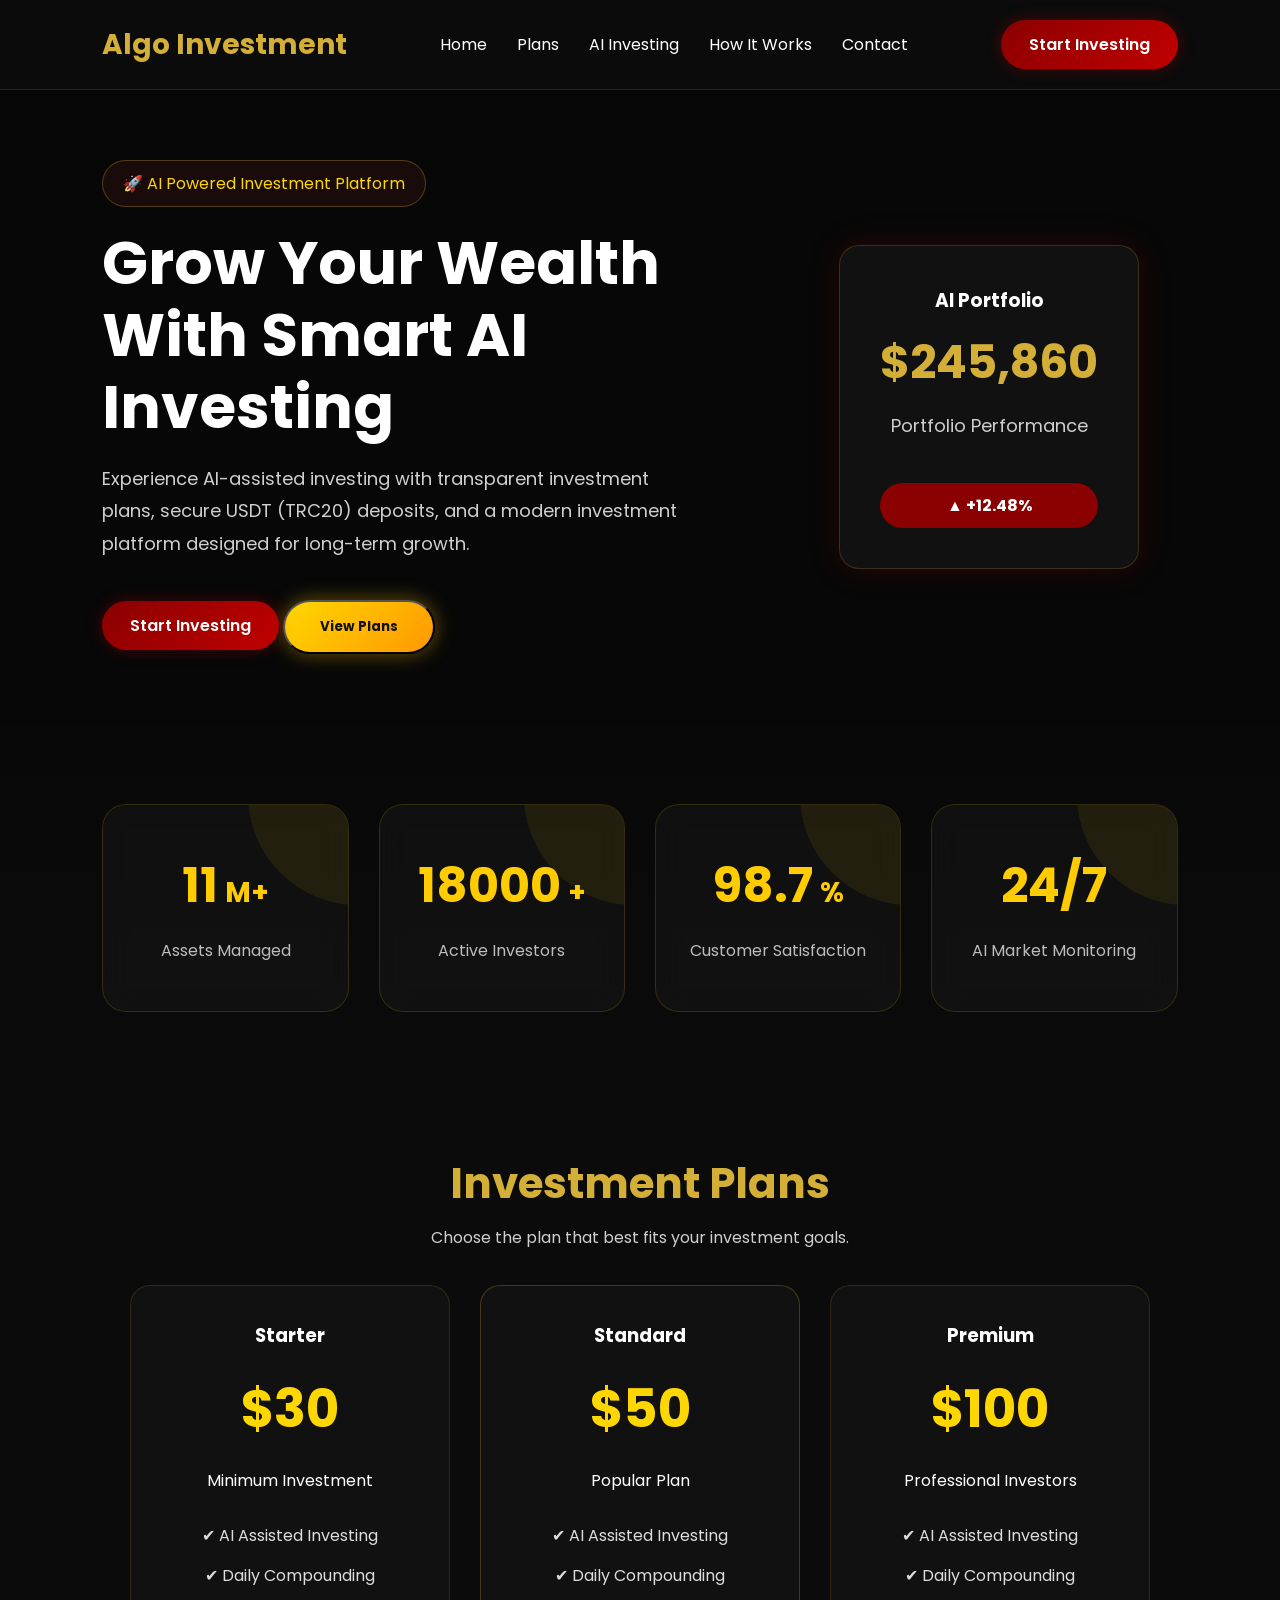
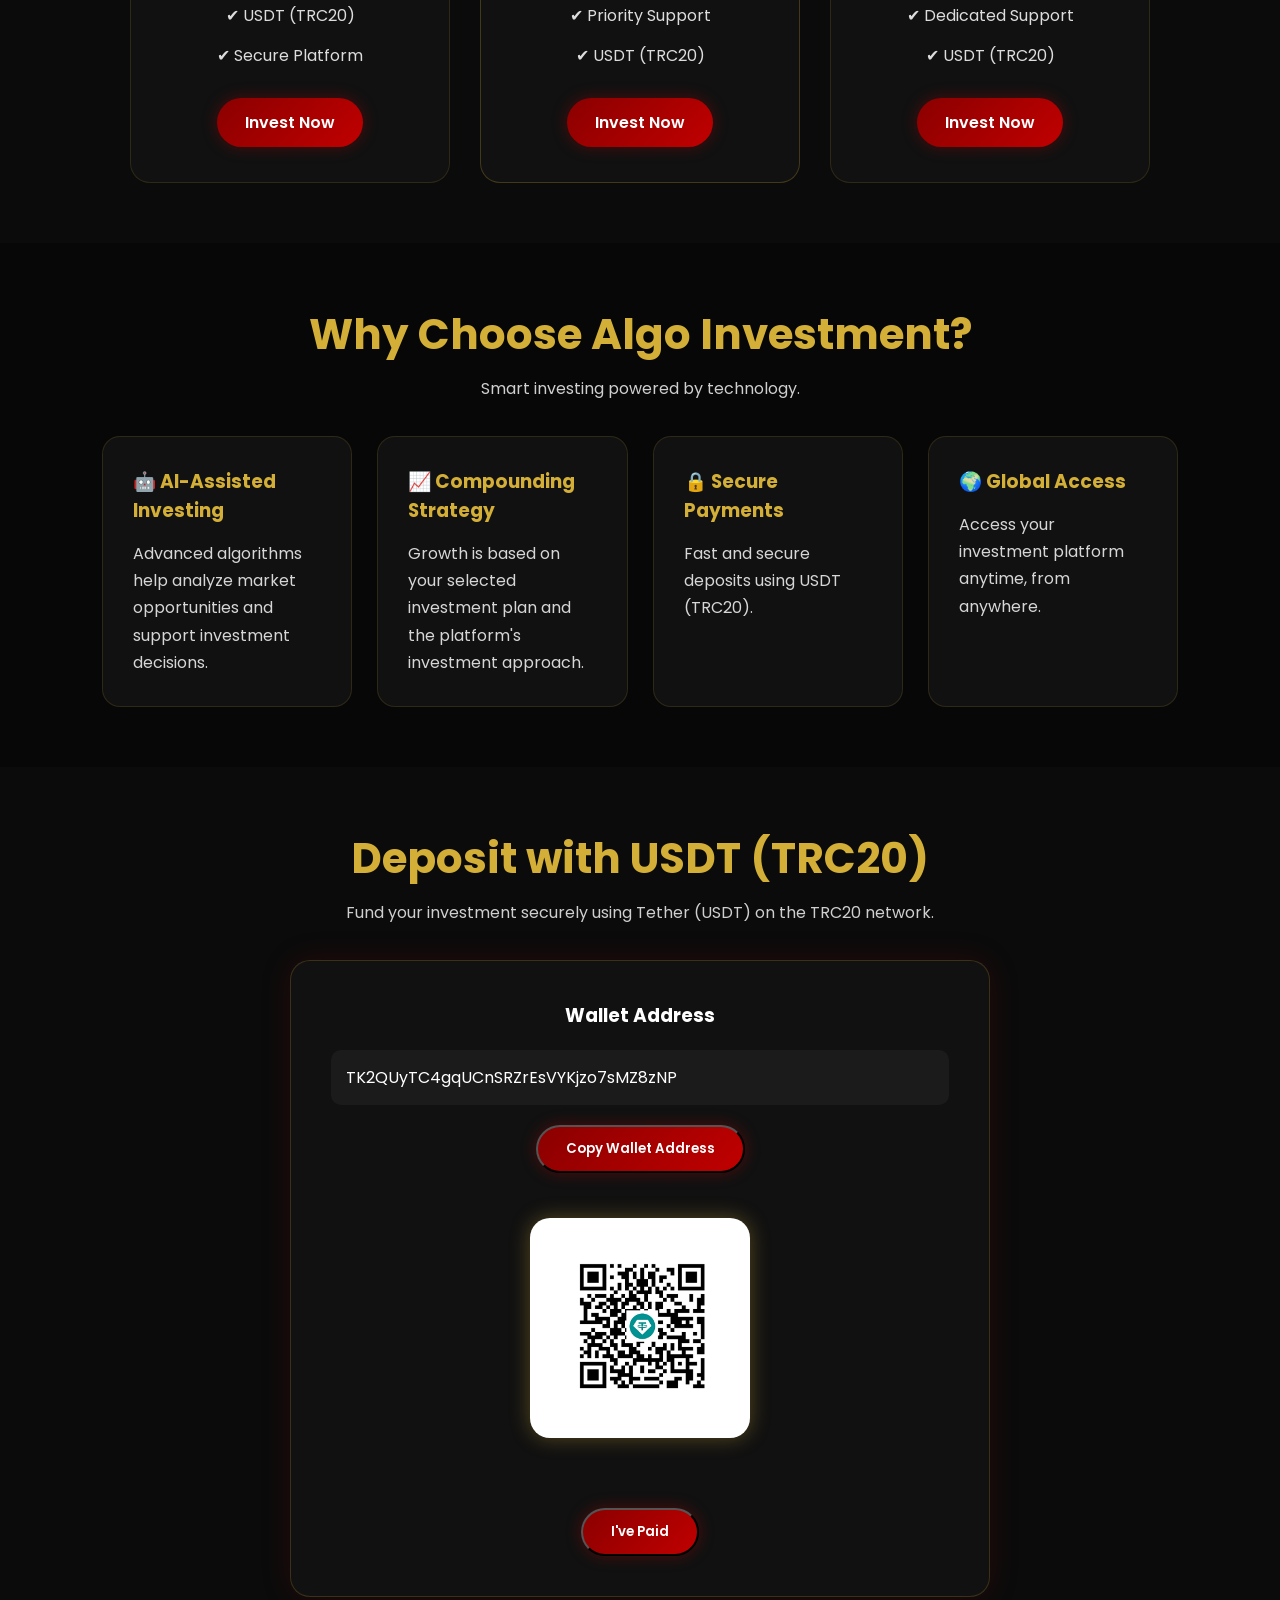
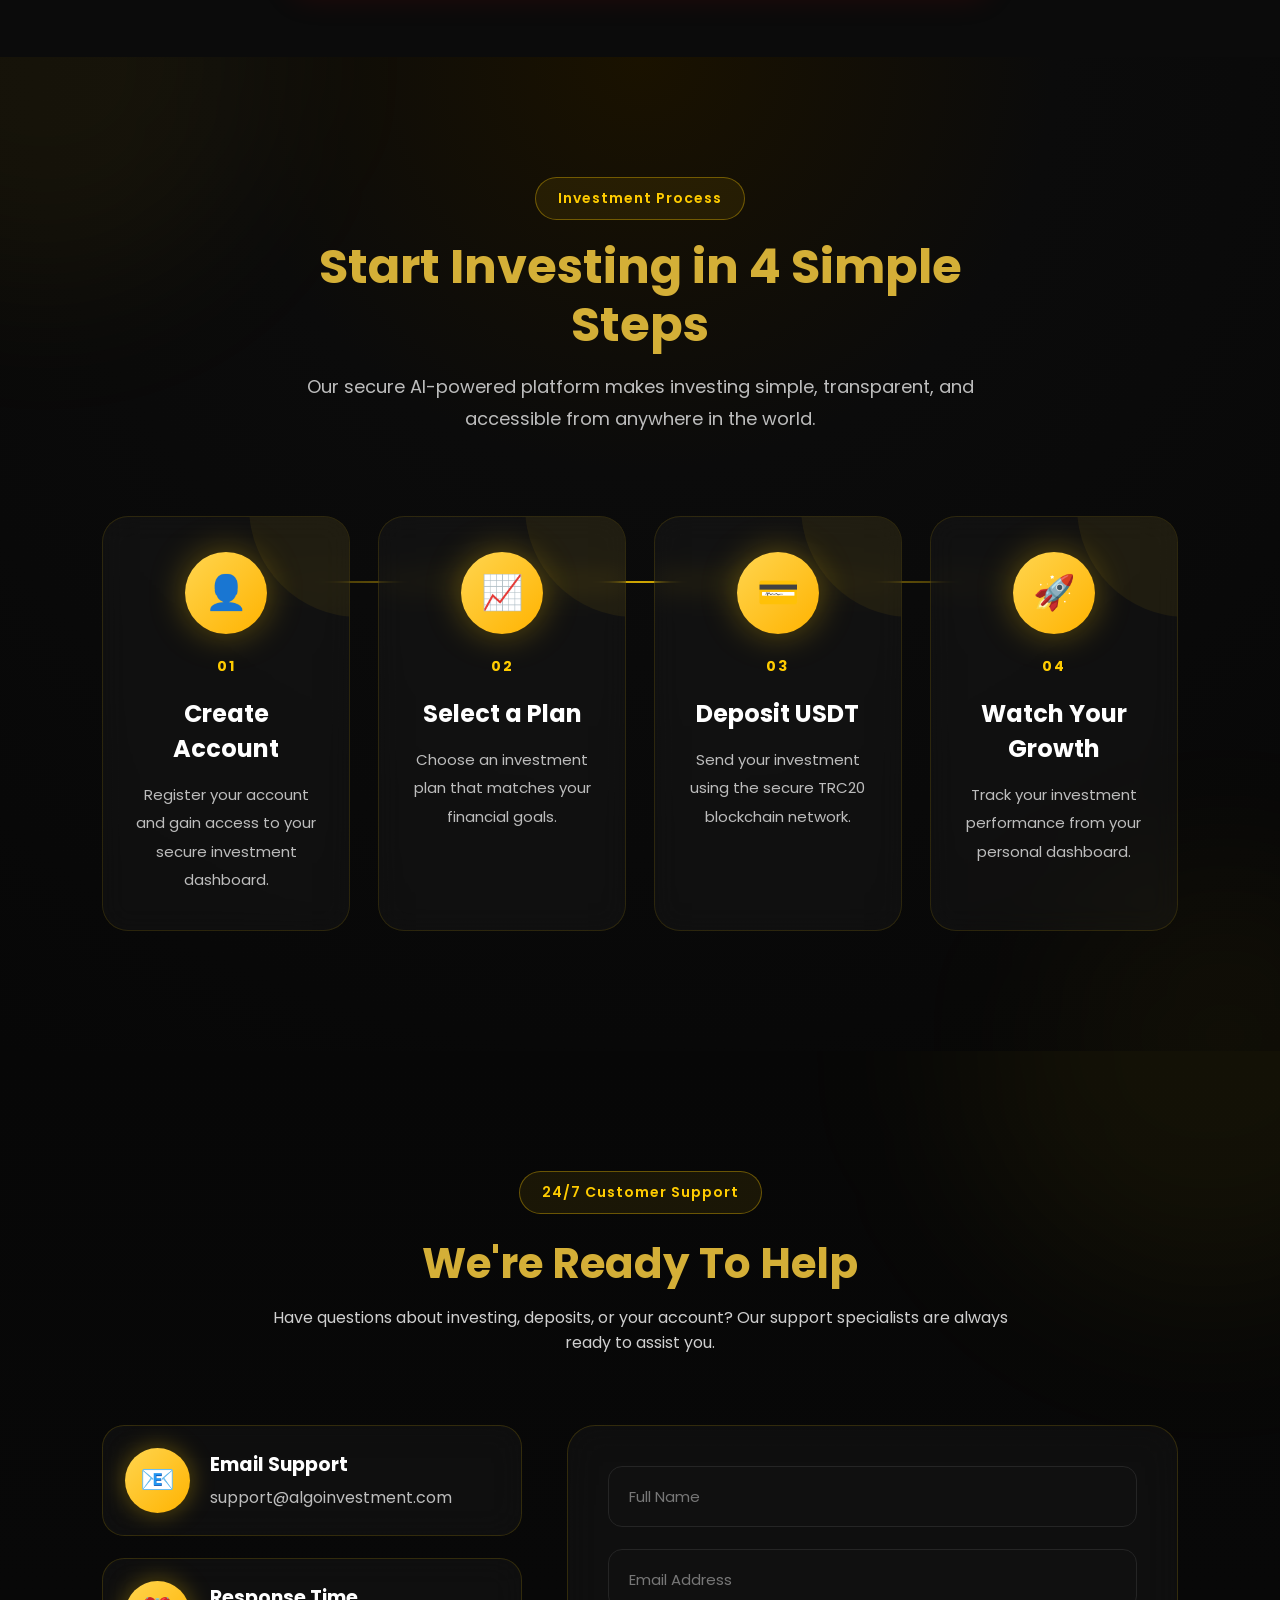
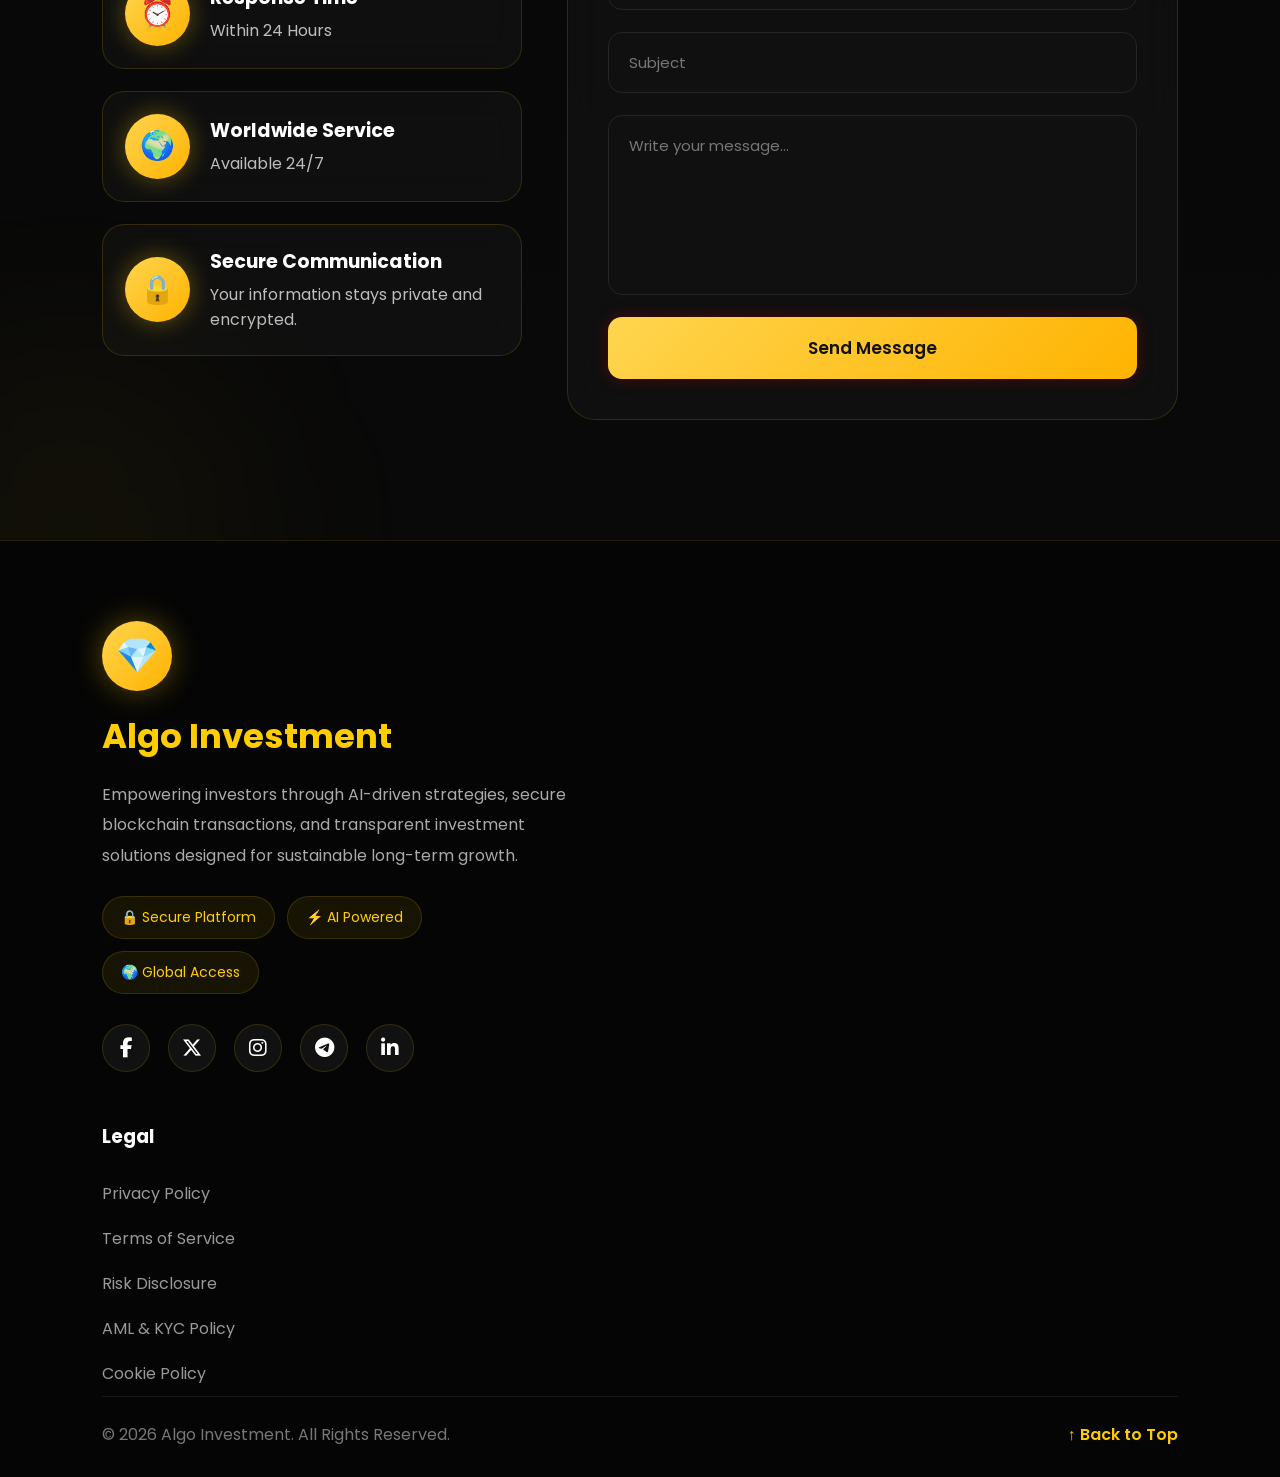
==== commit 49a8ce01: "Update index.html" ====
--- a/index.html
+++ b/index.html
@@ -3,7 +3,7 @@
 <head>
     <meta charset="UTF-8">
     <meta name="viewport" content="width=device-width, initial-scale=1.0">
-    <title>Rogers Investment | AI Powered Investing</title>
+    <title>Algo Investment | AI Powered Investing</title>
 
     <link rel="stylesheet" href="style.css">
 
@@ -14,7 +14,7 @@
 
 <header>
     <nav class="navbar">
-        <h2>Rogers Investment</h2>
+        <h2>Algo Investment</h2>
 
         <ul>
   <li><a href="#home">Home</a></li>
@@ -169,7 +169,7 @@
 <section id="ai-investing" class="features">
 
     <div class="section-title">
-        <h2>Why Choose Rogers Investment?</h2>
+        <h2>Why Choose Algo Investment?</h2>
         <p>Smart investing powered by technology.</p>
     </div>
 
@@ -240,7 +240,7 @@
 
     <div class="popup-header">
     <div class="popup-logo">💎</div>
-    <h2>Rogers Investment</h2>
+    <h2>Algo Investment</h2>
     <p>Secure USDT (TRC20) Deposit Verification</p>
 </div>
 
@@ -399,7 +399,7 @@
 
 <h3>Email Support</h3>
 
-<p>support@rogersinvestment.com</p>
+<p>support@algoinvestment.com</p>
 
 </div>
 
@@ -481,7 +481,7 @@
         💎
     </div>
 
-    <h2>Rogers Investment</h2>
+    <h2>Algo Investment</h2>
 
     <p>
         Empowering investors through AI-driven strategies, secure blockchain
@@ -542,7 +542,7 @@
     <div class="footer-bottom">
 
         <p>
-            © 2026 Rogers Investment. All Rights Reserved.
+            © 2026 Algo Investment. All Rights Reserved.
         </p>
 
         <a href="#home" class="back-top">
